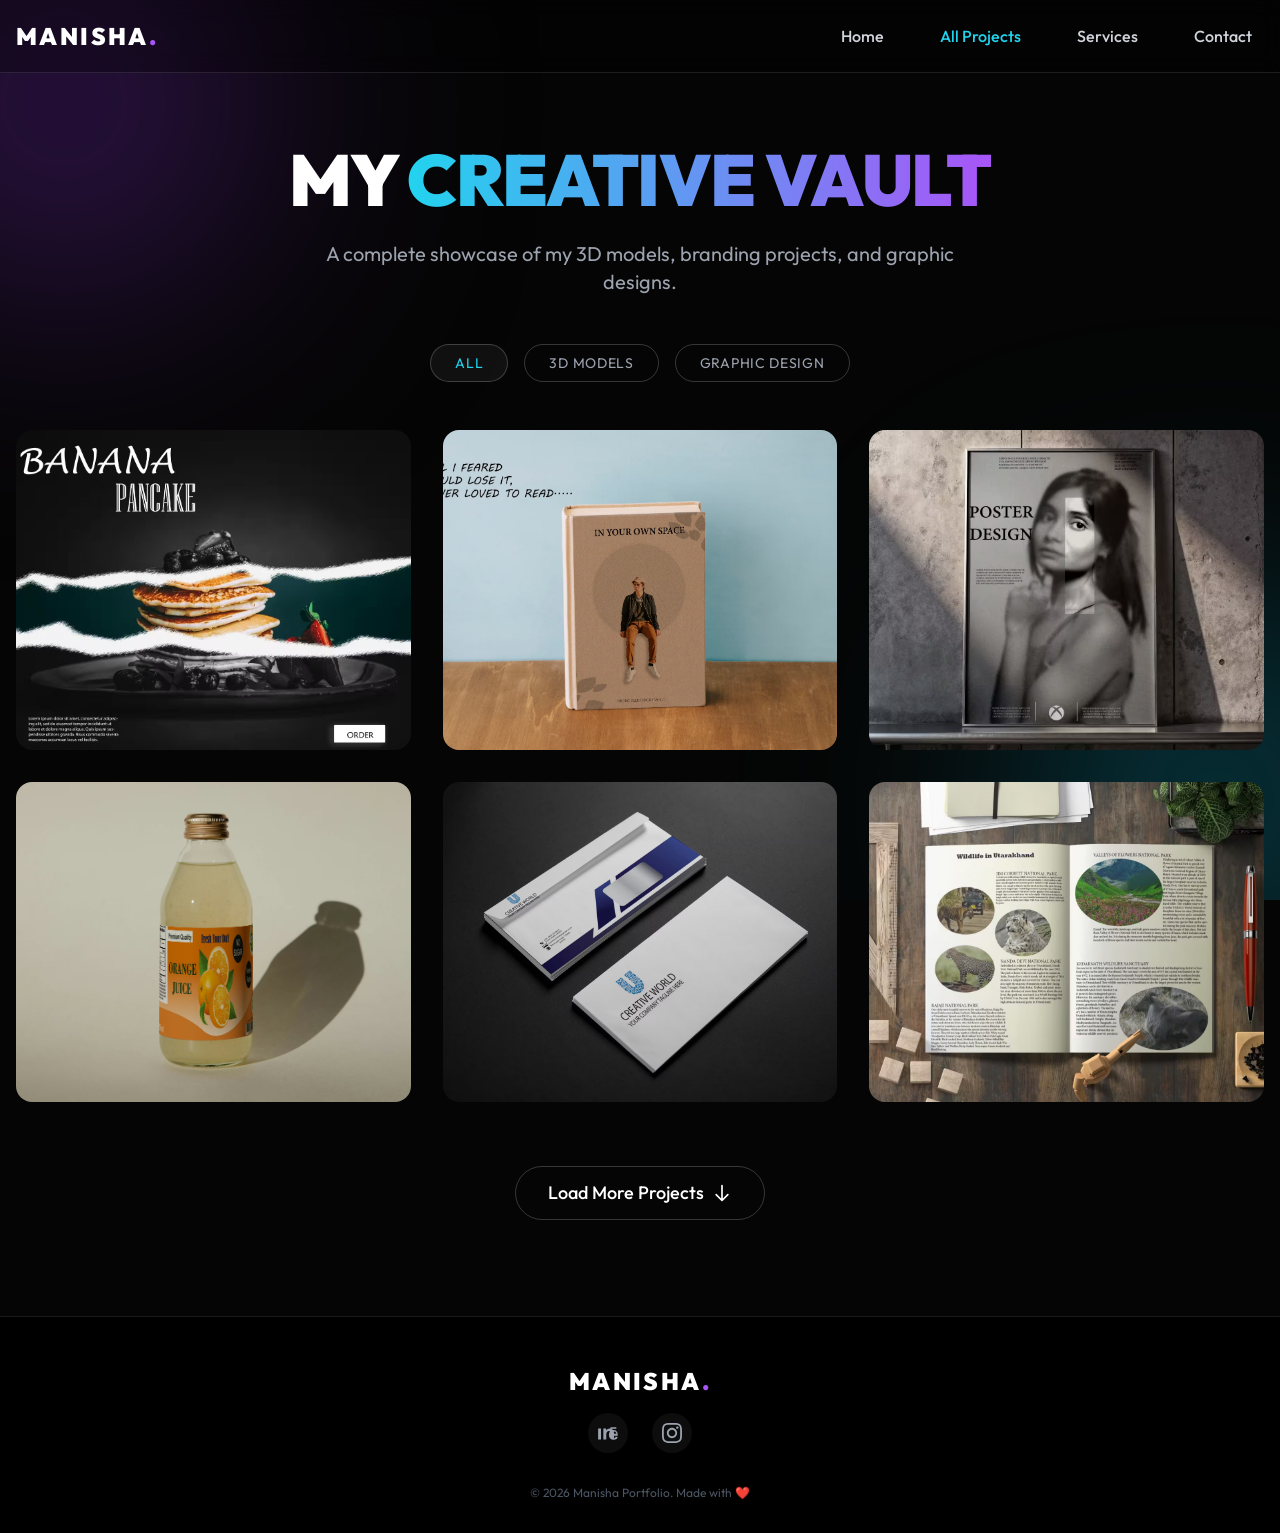
==== projects.html @ 8bef36b7 "Add files via upload" ====
<!DOCTYPE html>
<html lang="en" class="scroll-smooth">

<head>
    <meta charset="UTF-8">
    <meta name="viewport" content="width=device-width, initial-scale=1.0">
    <title>All Projects | Manisha Portfolio</title>
    <link href="src/output.css" rel="stylesheet">
    <link href="https://fonts.googleapis.com/css2?family=Outfit:wght@300;400;700;900&display=swap" rel="stylesheet">
    <style>
        body {
            font-family: 'Outfit', sans-serif;
        }

        @keyframes gradient-xy {

            0%,
            100% {
                background-position: 0% 50%;
            }

            50% {
                background-position: 100% 50%;
            }
        }

        .animate-gradient {
            background-size: 200% 200%;
            animation: gradient-xy 6s ease infinite;
        }
    </style>
</head>

<body class="bg-[#050505] text-white overflow-x-hidden flex flex-col min-h-screen">

    <div class="fixed top-0 left-0 w-full h-full overflow-hidden -z-10 pointer-events-none">
        <div class="absolute top-[-10%] left-[-10%] w-96 h-96 bg-purple-600 rounded-full mix-blend-multiply filter blur-[128px] opacity-30 animate-pulse"></div>
        <div class="absolute bottom-[-10%] right-[-10%] w-96 h-96 bg-cyan-500 rounded-full mix-blend-multiply filter blur-[128px] opacity-30 animate-pulse" style="animation-delay: 2s"></div>
    </div>

    <nav class="fixed w-full z-50 top-0 start-0 border-b border-white/10 bg-black/30 backdrop-blur-md">
        <div class="max-w-screen-xl flex flex-wrap items-center justify-between mx-auto p-4">
            <a href="index.html" class="flex items-center space-x-3 rtl:space-x-reverse">
                <span class="self-center text-2xl font-black whitespace-nowrap tracking-widest">
                    MANISHA<span class="text-purple-500">.</span>
                </span>
            </a>

            <div class="hidden w-full md:block md:w-auto">
                <ul class="font-medium flex flex-col p-4 md:p-0 mt-4 border border-white/10 rounded-lg md:flex-row md:space-x-8 md:mt-0 md:border-0">
                    <li><a href="index.html" class="block py-2 px-3 text-gray-300 hover:text-white transition-colors">Home</a></li>
                    <li><a href="#" class="block py-2 px-3 text-cyan-400 hover:text-cyan-300 transition-colors">All Projects</a></li>
                    <li><a href="index.html#services" class="block py-2 px-3 text-gray-300 hover:text-white transition-colors">Services</a></li>
                    <li><a href="index.html#contact" class="block py-2 px-3 text-gray-300 hover:text-white transition-colors">Contact</a></li>
                </ul>
            </div>
        </div>
    </nav>

    <section class="pt-36 pb-12 px-4 flex-grow-0">
        <div class="text-center max-w-4xl mx-auto relative z-10">
            <h1 class="text-5xl md:text-7xl font-black mb-6 leading-tight tracking-tight uppercase">
                My <span class="text-transparent bg-clip-text bg-gradient-to-r from-cyan-400 via-purple-500 to-pink-500 animate-gradient">Creative Vault</span>
            </h1>
            <p class="text-gray-400 text-lg md:text-xl max-w-2xl mx-auto leading-relaxed">
                A complete showcase of my 3D models, branding projects, and graphic designs.
            </p>
        </div>
    </section>

    <section class="pb-24 px-4 max-w-7xl mx-auto flex-grow w-full">

        <div class="flex flex-wrap justify-center gap-4 mb-12" id="portfolio-filters">
            <button class="filter-btn active px-6 py-2 rounded-full border border-white/20 hover:border-cyan-400 hover:text-cyan-400 transition-all text-sm uppercase tracking-wider bg-white/5 text-cyan-400" data-filter="all">All</button>
            <button class="filter-btn px-6 py-2 rounded-full border border-white/20 hover:border-purple-400 hover:text-purple-400 transition-all text-sm uppercase tracking-wider text-gray-400" data-filter="3d">3D Models</button>
            <button class="filter-btn px-6 py-2 rounded-full border border-white/20 hover:border-yellow-400 hover:text-yellow-400 transition-all text-sm uppercase tracking-wider text-gray-400" data-filter="gd">Graphic Design</button>
        </div>

        <div class="grid grid-cols-1 md:grid-cols-2 lg:grid-cols-3 gap-8 mb-16" id="project-grid">

            <div class="portfolio-item group relative overflow-hidden rounded-2xl cursor-pointer" data-category="gd">
                <img src="./src/images/p1.avif" alt="Project" class="w-full h-80 object-cover transition-transform duration-500 group-hover:scale-110">
                <div class="absolute inset-0 bg-gradient-to-t from-black via-black/80 to-transparent opacity-0 group-hover:opacity-100 transition-opacity duration-300 flex flex-col justify-end p-6">
                    <h3 class="text-2xl font-bold text-white mb-1">Brand Identity</h3>
                    <p class="text-yellow-400 text-sm mb-4">Illustrator • Branding</p>
                </div>
            </div>

            <div class="portfolio-item group relative overflow-hidden rounded-2xl cursor-pointer" data-category="gd">
                <img src="./src/images/p2.avif" alt="Project" class="w-full h-80 object-cover transition-transform duration-500 group-hover:scale-110">
                <div class="absolute inset-0 bg-gradient-to-t from-black via-black/80 to-transparent opacity-0 group-hover:opacity-100 transition-opacity duration-300 flex flex-col justify-end p-6">
                    <h3 class="text-2xl font-bold text-white mb-1">Brand Identity</h3>
                    <p class="text-yellow-400 text-sm mb-4">Illustrator • Branding</p>
                </div>
            </div>

            <div class="portfolio-item group relative overflow-hidden rounded-2xl cursor-pointer" data-category="gd">
                <img src="./src/images/p3.avif" alt="Project" class="w-full h-80 object-cover transition-transform duration-500 group-hover:scale-110">
                <div class="absolute inset-0 bg-gradient-to-t from-black via-black/80 to-transparent opacity-0 group-hover:opacity-100 transition-opacity duration-300 flex flex-col justify-end p-6">
                    <h3 class="text-2xl font-bold text-white mb-1">Poster Design</h3>
                    <p class="text-yellow-400 text-sm mb-4">Photoshop • Branding</p>
                </div>
            </div>

            <div class="portfolio-item group relative overflow-hidden rounded-2xl cursor-pointer" data-category="gd">
                <img src="./src/images/p4.avif" alt="Project" class="w-full h-80 object-cover transition-transform duration-500 group-hover:scale-110">
                <div class="absolute inset-0 bg-gradient-to-t from-black via-black/80 to-transparent opacity-0 group-hover:opacity-100 transition-opacity duration-300 flex flex-col justify-end p-6">
                    <h3 class="text-2xl font-bold text-white mb-1">Orange juice Branding</h3>
                    <p class="text-yellow-400 text-sm mb-4">Photoshop • Branding</p>
                </div>
            </div>

            <div class="portfolio-item group relative overflow-hidden rounded-2xl cursor-pointer" data-category="gd">
                <img src="./src/images/p5.avif" alt="Project" class="w-full h-80 object-cover transition-transform duration-500 group-hover:scale-110">
                <div class="absolute inset-0 bg-gradient-to-t from-black via-black/80 to-transparent opacity-0 group-hover:opacity-100 transition-opacity duration-300 flex flex-col justify-end p-6">
                    <h3 class="text-2xl font-bold text-white mb-1">Elegant Stationery</h3>
                    <p class="text-cyan-400 text-sm mb-4">Illustrator • Print Design</p>
                </div>
            </div>

            <div class="portfolio-item group relative overflow-hidden rounded-2xl cursor-pointer" data-category="gd">
                <img src="./src/images/p6.avif" alt="Project" class="w-full h-80 object-cover transition-transform duration-500 group-hover:scale-110">
                <div class="absolute inset-0 bg-gradient-to-t from-black via-black/80 to-transparent opacity-0 group-hover:opacity-100 transition-opacity duration-300 flex flex-col justify-end p-6">
                    <h3 class="text-2xl font-bold text-white mb-1">Magazine Design</h3>
                    <p class="text-yellow-400 text-sm mb-4">Adobe Indesign • Branding</p>
                </div>
            </div>

            <div class="portfolio-item group relative overflow-hidden rounded-2xl cursor-pointer" data-category="gd">
                <img src="./src/images/p7.avif" alt="Project" class="w-full h-80 object-cover transition-transform duration-500 group-hover:scale-110">
                <div class="absolute inset-0 bg-gradient-to-t from-black via-black/80 to-transparent opacity-0 group-hover:opacity-100 transition-opacity duration-300 flex flex-col justify-end p-6">
                    <h3 class="text-2xl font-bold text-white mb-1">Brand Guidelines</h3>
                    <p class="text-cyan-400 text-sm mb-4">Illustrator • Typography & Colors</p>
                </div>
            </div>

            <div class="portfolio-item group relative overflow-hidden rounded-2xl cursor-pointer" data-category="gd">
                <img src="./src/images/p9.avif" alt="Project" class="w-full h-80 object-cover transition-transform duration-500 group-hover:scale-110">
                <div class="absolute inset-0 bg-gradient-to-t from-black via-black/80 to-transparent opacity-0 group-hover:opacity-100 transition-opacity duration-300 flex flex-col justify-end p-6">
                    <h3 class="text-2xl font-bold text-white mb-1">Creative Agency Brochure</h3>
                    <p class="text-cyan-400 text-sm mb-4">Illustrator • Print Design</p>
                </div>
            </div>

            <div class="portfolio-item group relative overflow-hidden rounded-2xl cursor-pointer" data-category="3d">
                <img src="./src/images/p8.avif" alt="Project" class="w-full h-80 object-cover transition-transform duration-500 group-hover:scale-110">
                <div class="absolute inset-0 bg-gradient-to-t from-black via-black/80 to-transparent opacity-0 group-hover:opacity-100 transition-opacity duration-300 flex flex-col justify-end p-6">
                    <h3 class="text-2xl font-bold text-white mb-1">Interior Designing</h3>
                    <p class="text-yellow-400 text-sm mb-4">3Dmax • 3D Rendering</p>
                </div>
            </div>

            <div class="portfolio-item group relative overflow-hidden rounded-2xl cursor-pointer" data-category="3d">
                <img src="./src/images/p10.avif" alt="3D Model" class="w-full h-80 object-cover transition-transform duration-500 group-hover:scale-110">
                <div class="absolute inset-0 bg-gradient-to-t from-black via-black/80 to-transparent opacity-0 group-hover:opacity-100 transition-opacity duration-300 flex flex-col justify-end p-6">
                    <h3 class="text-2xl font-bold text-white mb-1">3D Environment</h3>
                    <p class="text-yellow-400 text-sm mb-4">Blender • Modeling</p>
                </div>
            </div>

            <div class="portfolio-item group relative overflow-hidden rounded-2xl cursor-pointer" data-category="3d">
                <img src="./src/images/p11.avif" alt="3D Model" class="w-full h-80 object-cover transition-transform duration-500 group-hover:scale-110">
                <div class="absolute inset-0 bg-gradient-to-t from-black via-black/80 to-transparent opacity-0 group-hover:opacity-100 transition-opacity duration-300 flex flex-col justify-end p-6">
                    <h3 class="text-2xl font-bold text-white mb-1">Product Rendering</h3>
                    <p class="text-yellow-400 text-sm mb-4">Maya • 3D Rendering</p>
                </div>
            </div>

        </div>

        <div class="text-center">
            <button id="load-more-btn" class="inline-flex items-center gap-2 px-8 py-3 rounded-full border border-white/20 hover:border-cyan-400 hover:text-cyan-400 hover:bg-cyan-400/10 transition-all font-medium text-lg group" style="display: none;">
                Load More Projects
                <svg class="w-5 h-5 animate-bounce" fill="none" stroke="currentColor" viewBox="0 0 24 24">
                    <path stroke-linecap="round" stroke-linejoin="round" stroke-width="2" d="M19 14l-7 7m0 0l-7-7m7 7V3"></path>
                </svg>
            </button>
        </div>

    </section>

    <footer class="border-t border-white/10 bg-black pt-12 pb-8 mt-auto">
        <div class="max-w-7xl mx-auto px-4 text-center">
            <span class="text-2xl font-black tracking-widest text-white mb-4 block">
                MANISHA<span class="text-purple-500">.</span>
            </span>
            <div class="flex justify-center gap-6 mb-8">
                <a href="#" class="w-10 h-10 rounded-full bg-white/5 flex items-center justify-center text-gray-400 hover:bg-blue-600 hover:text-white transition-all"><svg class="w-5 h-5" fill="currentColor" viewBox="0 0 24 24">
                        <path d="M22 7h-7v-2h7v2zm1.726 10c-.442 1.297-2.029 3-5.101 3-3.074 0-5.564-1.729-5.564-5.675 0-3.91 2.325-5.92 5.466-5.92 3.093 0 5.133 1.968 5.133 5.472 0 .528-.024 1.023-.07 1.47h-7.97c.103 1.84 1.226 2.95 2.906 2.95 1.376 0 2.376-.628 2.861-2.07l2.339.773zm-6.255-4.103h4.614c-.069-1.55-1.117-2.731-2.286-2.731-1.285 0-2.215 1.185-2.328 2.731zm-13.846-6.265h6.143v2.302c.866-1.503 2.504-2.435 4.305-2.435 2.871 0 5.093 2.062 5.093 5.378v7.878h-3.483v-7.142c0-2.053-1.134-3.141-2.656-3.141-1.846 0-3.109 1.465-3.109 4.305v5.978h-3.483v-13.123h-2.81v13.123h-3.483v-13.123z" /></svg></a>
                <a href="#" class="w-10 h-10 rounded-full bg-white/5 flex items-center justify-center text-gray-400 hover:bg-pink-600 hover:text-white transition-all"><svg class="w-5 h-5" fill="currentColor" viewBox="0 0 24 24">
                        <path d="M12 2.163c3.204 0 3.584.012 4.85.07 3.252.148 4.771 1.691 4.919 4.919.058 1.265.069 1.645.069 4.849 0 3.205-.012 3.584-.069 4.849-.149 3.225-1.664 4.771-4.919 4.919-1.266.058-1.644.07-4.85.07-3.204 0-3.584-.012-4.849-.07-3.26-.149-4.771-1.699-4.919-4.92-.058-1.265-.07-1.644-.07-4.849 0-3.204.013-3.583.07-4.849.149-3.227 1.664-4.771 4.919-4.919 1.266-.057 1.645-.069 4.849-.069zm0-2.163c-3.259 0-3.667.014-4.947.072-4.358.2-6.78 2.618-6.98 6.98-.059 1.281-.073 1.689-.073 4.948 0 3.259.014 3.668.072 4.948.2 4.358 2.618 6.78 6.98 6.98 1.281.058 1.689.072 4.948.072 3.259 0 3.668-.014 4.948-.072 4.354-.2 6.782-2.618 6.979-6.98.059-1.28.073-1.689.073-4.948 0-3.259-.014-3.667-.072-4.947-.196-4.354-2.617-6.78-6.979-6.98-1.281-.059-1.69-.073-4.949-.073zm0 5.838c-3.403 0-6.162 2.759-6.162 6.162s2.759 6.163 6.162 6.163 6.162-2.759 6.162-6.163c0-3.403-2.759-6.162-6.162-6.162zm0 10.162c-2.209 0-4-1.79-4-4 0-2.209 1.791-4 4-4s4 1.791 4 4c0 2.21-1.791 4-4 4zm6.406-11.845c-.796 0-1.441.645-1.441 1.44s.645 1.44 1.441 1.44c.795 0 1.439-.645 1.439-1.44s-.644-1.44-1.439-1.44z" /></svg></a>
            </div>
            <p class="text-xs text-gray-600">&copy; 2026 Manisha Portfolio. Made with ❤️</p>
        </div>
    </footer>

    <script>
        document.addEventListener('DOMContentLoaded', () => {
            const filterBtns = document.querySelectorAll('.filter-btn');
            const allItems = Array.from(document.querySelectorAll('.portfolio-item'));
            const loadMoreBtn = document.getElementById('load-more-btn');

            let currentFilter = 'all';
            let itemsPerPage = 6; // Yahan limit 6 cards pe set hai
            let visibleCount = itemsPerPage;

            function updateGrid() {
                // Check currently selected filter
                let filteredItems = allItems.filter(item =>
                    currentFilter === 'all' || item.getAttribute('data-category') === currentFilter
                );

                // Hide all items first
                allItems.forEach(item => {
                    item.style.display = 'none';
                    item.style.opacity = '0'; // For smooth fade-in later
                });

                // Show only the allowed number of items
                for (let i = 0; i < filteredItems.length; i++) {
                    if (i < visibleCount) {
                        filteredItems[i].style.display = 'block';
                        // Fade in animation timeout
                        setTimeout(() => {
                            filteredItems[i].style.opacity = '1';
                            filteredItems[i].style.transition = 'opacity 0.5s ease-in-out';
                        }, 50);
                    }
                }

                // Hide or show 'Load More' button depending on remaining items
                if (visibleCount >= filteredItems.length) {
                    loadMoreBtn.style.display = 'none';
                } else {
                    loadMoreBtn.style.display = 'inline-flex';
                }
            }

            // Filter button click events
            filterBtns.forEach(btn => {
                btn.addEventListener('click', () => {
                    // Update styling for active button
                    filterBtns.forEach(b => {
                        b.classList.remove('text-cyan-400', 'bg-white/5');
                        b.classList.add('text-gray-400');
                    });
                    btn.classList.add('text-cyan-400', 'bg-white/5');
                    btn.classList.remove('text-gray-400');

                    // Reset limits and update grid
                    currentFilter = btn.getAttribute('data-filter');
                    visibleCount = itemsPerPage;
                    updateGrid();
                });
            });

            // Load More button click event
            loadMoreBtn.addEventListener('click', () => {
                visibleCount += itemsPerPage; // Load 6 more items
                updateGrid();
            });

            // Initialize grid on page load
            updateGrid();
        });
    </script>
</body>

</html>
---- src/output.css ----
*, ::before, ::after {
  --tw-border-spacing-x: 0;
  --tw-border-spacing-y: 0;
  --tw-translate-x: 0;
  --tw-translate-y: 0;
  --tw-rotate: 0;
  --tw-skew-x: 0;
  --tw-skew-y: 0;
  --tw-scale-x: 1;
  --tw-scale-y: 1;
  --tw-pan-x:  ;
  --tw-pan-y:  ;
  --tw-pinch-zoom:  ;
  --tw-scroll-snap-strictness: proximity;
  --tw-gradient-from-position:  ;
  --tw-gradient-via-position:  ;
  --tw-gradient-to-position:  ;
  --tw-ordinal:  ;
  --tw-slashed-zero:  ;
  --tw-numeric-figure:  ;
  --tw-numeric-spacing:  ;
  --tw-numeric-fraction:  ;
  --tw-ring-inset:  ;
  --tw-ring-offset-width: 0px;
  --tw-ring-offset-color: #fff;
  --tw-ring-color: rgb(59 130 246 / 0.5);
  --tw-ring-offset-shadow: 0 0 #0000;
  --tw-ring-shadow: 0 0 #0000;
  --tw-shadow: 0 0 #0000;
  --tw-shadow-colored: 0 0 #0000;
  --tw-blur:  ;
  --tw-brightness:  ;
  --tw-contrast:  ;
  --tw-grayscale:  ;
  --tw-hue-rotate:  ;
  --tw-invert:  ;
  --tw-saturate:  ;
  --tw-sepia:  ;
  --tw-drop-shadow:  ;
  --tw-backdrop-blur:  ;
  --tw-backdrop-brightness:  ;
  --tw-backdrop-contrast:  ;
  --tw-backdrop-grayscale:  ;
  --tw-backdrop-hue-rotate:  ;
  --tw-backdrop-invert:  ;
  --tw-backdrop-opacity:  ;
  --tw-backdrop-saturate:  ;
  --tw-backdrop-sepia:  ;
  --tw-contain-size:  ;
  --tw-contain-layout:  ;
  --tw-contain-paint:  ;
  --tw-contain-style:  ;
}

::backdrop {
  --tw-border-spacing-x: 0;
  --tw-border-spacing-y: 0;
  --tw-translate-x: 0;
  --tw-translate-y: 0;
  --tw-rotate: 0;
  --tw-skew-x: 0;
  --tw-skew-y: 0;
  --tw-scale-x: 1;
  --tw-scale-y: 1;
  --tw-pan-x:  ;
  --tw-pan-y:  ;
  --tw-pinch-zoom:  ;
  --tw-scroll-snap-strictness: proximity;
  --tw-gradient-from-position:  ;
  --tw-gradient-via-position:  ;
  --tw-gradient-to-position:  ;
  --tw-ordinal:  ;
  --tw-slashed-zero:  ;
  --tw-numeric-figure:  ;
  --tw-numeric-spacing:  ;
  --tw-numeric-fraction:  ;
  --tw-ring-inset:  ;
  --tw-ring-offset-width: 0px;
  --tw-ring-offset-color: #fff;
  --tw-ring-color: rgb(59 130 246 / 0.5);
  --tw-ring-offset-shadow: 0 0 #0000;
  --tw-ring-shadow: 0 0 #0000;
  --tw-shadow: 0 0 #0000;
  --tw-shadow-colored: 0 0 #0000;
  --tw-blur:  ;
  --tw-brightness:  ;
  --tw-contrast:  ;
  --tw-grayscale:  ;
  --tw-hue-rotate:  ;
  --tw-invert:  ;
  --tw-saturate:  ;
  --tw-sepia:  ;
  --tw-drop-shadow:  ;
  --tw-backdrop-blur:  ;
  --tw-backdrop-brightness:  ;
  --tw-backdrop-contrast:  ;
  --tw-backdrop-grayscale:  ;
  --tw-backdrop-hue-rotate:  ;
  --tw-backdrop-invert:  ;
  --tw-backdrop-opacity:  ;
  --tw-backdrop-saturate:  ;
  --tw-backdrop-sepia:  ;
  --tw-contain-size:  ;
  --tw-contain-layout:  ;
  --tw-contain-paint:  ;
  --tw-contain-style:  ;
}

/*
! tailwindcss v3.4.17 | MIT License | https://tailwindcss.com
*/

/*
1. Prevent padding and border from affecting element width. (https://github.com/mozdevs/cssremedy/issues/4)
2. Allow adding a border to an element by just adding a border-width. (https://github.com/tailwindcss/tailwindcss/pull/116)
*/

*,
::before,
::after {
  box-sizing: border-box;
  /* 1 */
  border-width: 0;
  /* 2 */
  border-style: solid;
  /* 2 */
  border-color: #e5e7eb;
  /* 2 */
}

::before,
::after {
  --tw-content: '';
}

/*
1. Use a consistent sensible line-height in all browsers.
2. Prevent adjustments of font size after orientation changes in iOS.
3. Use a more readable tab size.
4. Use the user's configured `sans` font-family by default.
5. Use the user's configured `sans` font-feature-settings by default.
6. Use the user's configured `sans` font-variation-settings by default.
7. Disable tap highlights on iOS
*/

html,
:host {
  line-height: 1.5;
  /* 1 */
  -webkit-text-size-adjust: 100%;
  /* 2 */
  -moz-tab-size: 4;
  /* 3 */
  -o-tab-size: 4;
     tab-size: 4;
  /* 3 */
  font-family: ui-sans-serif, system-ui, sans-serif, "Apple Color Emoji", "Segoe UI Emoji", "Segoe UI Symbol", "Noto Color Emoji";
  /* 4 */
  font-feature-settings: normal;
  /* 5 */
  font-variation-settings: normal;
  /* 6 */
  -webkit-tap-highlight-color: transparent;
  /* 7 */
}

/*
1. Remove the margin in all browsers.
2. Inherit line-height from `html` so users can set them as a class directly on the `html` element.
*/

body {
  margin: 0;
  /* 1 */
  line-height: inherit;
  /* 2 */
}

/*
1. Add the correct height in Firefox.
2. Correct the inheritance of border color in Firefox. (https://bugzilla.mozilla.org/show_bug.cgi?id=190655)
3. Ensure horizontal rules are visible by default.
*/

hr {
  height: 0;
  /* 1 */
  color: inherit;
  /* 2 */
  border-top-width: 1px;
  /* 3 */
}

/*
Add the correct text decoration in Chrome, Edge, and Safari.
*/

abbr:where([title]) {
  -webkit-text-decoration: underline dotted;
          text-decoration: underline dotted;
}

/*
Remove the default font size and weight for headings.
*/

h1,
h2,
h3,
h4,
h5,
h6 {
  font-size: inherit;
  font-weight: inherit;
}

/*
Reset links to optimize for opt-in styling instead of opt-out.
*/

a {
  color: inherit;
  text-decoration: inherit;
}

/*
Add the correct font weight in Edge and Safari.
*/

b,
strong {
  font-weight: bolder;
}

/*
1. Use the user's configured `mono` font-family by default.
2. Use the user's configured `mono` font-feature-settings by default.
3. Use the user's configured `mono` font-variation-settings by default.
4. Correct the odd `em` font sizing in all browsers.
*/

code,
kbd,
samp,
pre {
  font-family: ui-monospace, SFMono-Regular, Menlo, Monaco, Consolas, "Liberation Mono", "Courier New", monospace;
  /* 1 */
  font-feature-settings: normal;
  /* 2 */
  font-variation-settings: normal;
  /* 3 */
  font-size: 1em;
  /* 4 */
}

/*
Add the correct font size in all browsers.
*/

small {
  font-size: 80%;
}

/*
Prevent `sub` and `sup` elements from affecting the line height in all browsers.
*/

sub,
sup {
  font-size: 75%;
  line-height: 0;
  position: relative;
  vertical-align: baseline;
}

sub {
  bottom: -0.25em;
}

sup {
  top: -0.5em;
}

/*
1. Remove text indentation from table contents in Chrome and Safari. (https://bugs.chromium.org/p/chromium/issues/detail?id=999088, https://bugs.webkit.org/show_bug.cgi?id=201297)
2. Correct table border color inheritance in all Chrome and Safari. (https://bugs.chromium.org/p/chromium/issues/detail?id=935729, https://bugs.webkit.org/show_bug.cgi?id=195016)
3. Remove gaps between table borders by default.
*/

table {
  text-indent: 0;
  /* 1 */
  border-color: inherit;
  /* 2 */
  border-collapse: collapse;
  /* 3 */
}

/*
1. Change the font styles in all browsers.
2. Remove the margin in Firefox and Safari.
3. Remove default padding in all browsers.
*/

button,
input,
optgroup,
select,
textarea {
  font-family: inherit;
  /* 1 */
  font-feature-settings: inherit;
  /* 1 */
  font-variation-settings: inherit;
  /* 1 */
  font-size: 100%;
  /* 1 */
  font-weight: inherit;
  /* 1 */
  line-height: inherit;
  /* 1 */
  letter-spacing: inherit;
  /* 1 */
  color: inherit;
  /* 1 */
  margin: 0;
  /* 2 */
  padding: 0;
  /* 3 */
}

/*
Remove the inheritance of text transform in Edge and Firefox.
*/

button,
select {
  text-transform: none;
}

/*
1. Correct the inability to style clickable types in iOS and Safari.
2. Remove default button styles.
*/

button,
input:where([type='button']),
input:where([type='reset']),
input:where([type='submit']) {
  -webkit-appearance: button;
  /* 1 */
  background-color: transparent;
  /* 2 */
  background-image: none;
  /* 2 */
}

/*
Use the modern Firefox focus style for all focusable elements.
*/

:-moz-focusring {
  outline: auto;
}

/*
Remove the additional `:invalid` styles in Firefox. (https://github.com/mozilla/gecko-dev/blob/2f9eacd9d3d995c937b4251a5557d95d494c9be1/layout/style/res/forms.css#L728-L737)
*/

:-moz-ui-invalid {
  box-shadow: none;
}

/*
Add the correct vertical alignment in Chrome and Firefox.
*/

progress {
  vertical-align: baseline;
}

/*
Correct the cursor style of increment and decrement buttons in Safari.
*/

::-webkit-inner-spin-button,
::-webkit-outer-spin-button {
  height: auto;
}

/*
1. Correct the odd appearance in Chrome and Safari.
2. Correct the outline style in Safari.
*/

[type='search'] {
  -webkit-appearance: textfield;
  /* 1 */
  outline-offset: -2px;
  /* 2 */
}

/*
Remove the inner padding in Chrome and Safari on macOS.
*/

::-webkit-search-decoration {
  -webkit-appearance: none;
}

/*
1. Correct the inability to style clickable types in iOS and Safari.
2. Change font properties to `inherit` in Safari.
*/

::-webkit-file-upload-button {
  -webkit-appearance: button;
  /* 1 */
  font: inherit;
  /* 2 */
}

/*
Add the correct display in Chrome and Safari.
*/

summary {
  display: list-item;
}

/*
Removes the default spacing and border for appropriate elements.
*/

blockquote,
dl,
dd,
h1,
h2,
h3,
h4,
h5,
h6,
hr,
figure,
p,
pre {
  margin: 0;
}

fieldset {
  margin: 0;
  padding: 0;
}

legend {
  padding: 0;
}

ol,
ul,
menu {
  list-style: none;
  margin: 0;
  padding: 0;
}

/*
Reset default styling for dialogs.
*/

dialog {
  padding: 0;
}

/*
Prevent resizing textareas horizontally by default.
*/

textarea {
  resize: vertical;
}

/*
1. Reset the default placeholder opacity in Firefox. (https://github.com/tailwindlabs/tailwindcss/issues/3300)
2. Set the default placeholder color to the user's configured gray 400 color.
*/

input::-moz-placeholder, textarea::-moz-placeholder {
  opacity: 1;
  /* 1 */
  color: #9ca3af;
  /* 2 */
}

input::placeholder,
textarea::placeholder {
  opacity: 1;
  /* 1 */
  color: #9ca3af;
  /* 2 */
}

/*
Set the default cursor for buttons.
*/

button,
[role="button"] {
  cursor: pointer;
}

/*
Make sure disabled buttons don't get the pointer cursor.
*/

:disabled {
  cursor: default;
}

/*
1. Make replaced elements `display: block` by default. (https://github.com/mozdevs/cssremedy/issues/14)
2. Add `vertical-align: middle` to align replaced elements more sensibly by default. (https://github.com/jensimmons/cssremedy/issues/14#issuecomment-634934210)
   This can trigger a poorly considered lint error in some tools but is included by design.
*/

img,
svg,
video,
canvas,
audio,
iframe,
embed,
object {
  display: block;
  /* 1 */
  vertical-align: middle;
  /* 2 */
}

/*
Constrain images and videos to the parent width and preserve their intrinsic aspect ratio. (https://github.com/mozdevs/cssremedy/issues/14)
*/

img,
video {
  max-width: 100%;
  height: auto;
}

/* Make elements with the HTML hidden attribute stay hidden by default */

[hidden]:where(:not([hidden="until-found"])) {
  display: none;
}

.pointer-events-none {
  pointer-events: none;
}

.fixed {
  position: fixed;
}

.absolute {
  position: absolute;
}

.relative {
  position: relative;
}

.inset-0 {
  inset: 0px;
}

.bottom-0 {
  bottom: 0px;
}

.bottom-5 {
  bottom: 1.25rem;
}

.left-0 {
  left: 0px;
}

.left-\[-10\%\] {
  left: -10%;
}

.right-0 {
  right: 0px;
}

.right-5 {
  right: 1.25rem;
}

.right-\[-10\%\] {
  right: -10%;
}

.start-0 {
  inset-inline-start: 0px;
}

.top-0 {
  top: 0px;
}

.top-1\/4 {
  top: 25%;
}

.top-\[-10\%\] {
  top: -10%;
}

.top-\[20\%\] {
  top: 20%;
}

.bottom-\[-10\%\] {
  bottom: -10%;
}

.-z-10 {
  z-index: -10;
}

.z-10 {
  z-index: 10;
}

.z-50 {
  z-index: 50;
}

.mx-auto {
  margin-left: auto;
  margin-right: auto;
}

.mb-1 {
  margin-bottom: 0.25rem;
}

.mb-10 {
  margin-bottom: 2.5rem;
}

.mb-12 {
  margin-bottom: 3rem;
}

.mb-16 {
  margin-bottom: 4rem;
}

.mb-3 {
  margin-bottom: 0.75rem;
}

.mb-4 {
  margin-bottom: 1rem;
}

.mb-6 {
  margin-bottom: 1.5rem;
}

.mb-8 {
  margin-bottom: 2rem;
}

.ml-2 {
  margin-left: 0.5rem;
}

.mr-2 {
  margin-right: 0.5rem;
}

.mt-2 {
  margin-top: 0.5rem;
}

.mt-4 {
  margin-top: 1rem;
}

.mt-auto {
  margin-top: auto;
}

.block {
  display: block;
}

.flex {
  display: flex;
}

.inline-flex {
  display: inline-flex;
}

.grid {
  display: grid;
}

.hidden {
  display: none;
}

.h-1 {
  height: 0.25rem;
}

.h-1\/2 {
  height: 50%;
}

.h-10 {
  height: 2.5rem;
}

.h-12 {
  height: 3rem;
}

.h-14 {
  height: 3.5rem;
}

.h-2 {
  height: 0.5rem;
}

.h-4 {
  height: 1rem;
}

.h-5 {
  height: 1.25rem;
}

.h-6 {
  height: 1.5rem;
}

.h-8 {
  height: 2rem;
}

.h-80 {
  height: 20rem;
}

.h-96 {
  height: 24rem;
}

.h-auto {
  height: auto;
}

.h-full {
  height: 100%;
}

.min-h-screen {
  min-height: 100vh;
}

.w-1\/2 {
  width: 50%;
}

.w-10 {
  width: 2.5rem;
}

.w-12 {
  width: 3rem;
}

.w-14 {
  width: 3.5rem;
}

.w-2 {
  width: 0.5rem;
}

.w-20 {
  width: 5rem;
}

.w-4 {
  width: 1rem;
}

.w-5 {
  width: 1.25rem;
}

.w-6 {
  width: 1.5rem;
}

.w-8 {
  width: 2rem;
}

.w-96 {
  width: 24rem;
}

.w-full {
  width: 100%;
}

.max-w-2xl {
  max-width: 42rem;
}

.max-w-4xl {
  max-width: 56rem;
}

.max-w-6xl {
  max-width: 72rem;
}

.max-w-7xl {
  max-width: 80rem;
}

.max-w-screen-xl {
  max-width: 1280px;
}

.max-w-xl {
  max-width: 36rem;
}

.flex-grow {
  flex-grow: 1;
}

.flex-grow-0 {
  flex-grow: 0;
}

.translate-y-24 {
  --tw-translate-y: 6rem;
  transform: translate(var(--tw-translate-x), var(--tw-translate-y)) rotate(var(--tw-rotate)) skewX(var(--tw-skew-x)) skewY(var(--tw-skew-y)) scaleX(var(--tw-scale-x)) scaleY(var(--tw-scale-y));
}

.transform {
  transform: translate(var(--tw-translate-x), var(--tw-translate-y)) rotate(var(--tw-rotate)) skewX(var(--tw-skew-x)) skewY(var(--tw-skew-y)) scaleX(var(--tw-scale-x)) scaleY(var(--tw-scale-y));
}

@keyframes pulse {
  50% {
    opacity: .5;
  }
}

.animate-pulse {
  animation: pulse 2s cubic-bezier(0.4, 0, 0.6, 1) infinite;
}

@keyframes spin {
  to {
    transform: rotate(360deg);
  }
}

.animate-spin {
  animation: spin 1s linear infinite;
}

@keyframes bounce {
  0%, 100% {
    transform: translateY(-25%);
    animation-timing-function: cubic-bezier(0.8,0,1,1);
  }

  50% {
    transform: none;
    animation-timing-function: cubic-bezier(0,0,0.2,1);
  }
}

.animate-bounce {
  animation: bounce 1s infinite;
}

.cursor-pointer {
  cursor: pointer;
}

.resize-none {
  resize: none;
}

.scroll-pt-24 {
  scroll-padding-top: 6rem;
}

.grid-cols-1 {
  grid-template-columns: repeat(1, minmax(0, 1fr));
}

.flex-col {
  flex-direction: column;
}

.flex-wrap {
  flex-wrap: wrap;
}

.items-end {
  align-items: flex-end;
}

.items-center {
  align-items: center;
}

.justify-end {
  justify-content: flex-end;
}

.justify-center {
  justify-content: center;
}

.justify-between {
  justify-content: space-between;
}

.gap-16 {
  gap: 4rem;
}

.gap-2 {
  gap: 0.5rem;
}

.gap-3 {
  gap: 0.75rem;
}

.gap-4 {
  gap: 1rem;
}

.gap-6 {
  gap: 1.5rem;
}

.gap-8 {
  gap: 2rem;
}

.space-x-3 > :not([hidden]) ~ :not([hidden]) {
  --tw-space-x-reverse: 0;
  margin-right: calc(0.75rem * var(--tw-space-x-reverse));
  margin-left: calc(0.75rem * calc(1 - var(--tw-space-x-reverse)));
}

.space-y-2 > :not([hidden]) ~ :not([hidden]) {
  --tw-space-y-reverse: 0;
  margin-top: calc(0.5rem * calc(1 - var(--tw-space-y-reverse)));
  margin-bottom: calc(0.5rem * var(--tw-space-y-reverse));
}

.space-y-6 > :not([hidden]) ~ :not([hidden]) {
  --tw-space-y-reverse: 0;
  margin-top: calc(1.5rem * calc(1 - var(--tw-space-y-reverse)));
  margin-bottom: calc(1.5rem * var(--tw-space-y-reverse));
}

.self-center {
  align-self: center;
}

.overflow-hidden {
  overflow: hidden;
}

.overflow-x-hidden {
  overflow-x: hidden;
}

.scroll-smooth {
  scroll-behavior: smooth;
}

.whitespace-nowrap {
  white-space: nowrap;
}

.rounded-2xl {
  border-radius: 1rem;
}

.rounded-3xl {
  border-radius: 1.5rem;
}

.rounded-full {
  border-radius: 9999px;
}

.rounded-lg {
  border-radius: 0.5rem;
}

.rounded-xl {
  border-radius: 0.75rem;
}

.border {
  border-width: 1px;
}

.border-2 {
  border-width: 2px;
}

.border-b {
  border-bottom-width: 1px;
}

.border-t {
  border-top-width: 1px;
}

.border-purple-500\/30 {
  border-color: rgb(168 85 247 / 0.3);
}

.border-white {
  --tw-border-opacity: 1;
  border-color: rgb(255 255 255 / var(--tw-border-opacity, 1));
}

.border-white\/10 {
  border-color: rgb(255 255 255 / 0.1);
}

.border-white\/20 {
  border-color: rgb(255 255 255 / 0.2);
}

.border-white\/5 {
  border-color: rgb(255 255 255 / 0.05);
}

.border-t-transparent {
  border-top-color: transparent;
}

.bg-\[\#050505\] {
  --tw-bg-opacity: 1;
  background-color: rgb(5 5 5 / var(--tw-bg-opacity, 1));
}

.bg-black {
  --tw-bg-opacity: 1;
  background-color: rgb(0 0 0 / var(--tw-bg-opacity, 1));
}

.bg-black\/30 {
  background-color: rgb(0 0 0 / 0.3);
}

.bg-black\/40 {
  background-color: rgb(0 0 0 / 0.4);
}

.bg-cyan-500 {
  --tw-bg-opacity: 1;
  background-color: rgb(6 182 212 / var(--tw-bg-opacity, 1));
}

.bg-cyan-500\/10 {
  background-color: rgb(6 182 212 / 0.1);
}

.bg-green-400 {
  --tw-bg-opacity: 1;
  background-color: rgb(74 222 128 / var(--tw-bg-opacity, 1));
}

.bg-pink-500\/10 {
  background-color: rgb(236 72 153 / 0.1);
}

.bg-purple-500\/10 {
  background-color: rgb(168 85 247 / 0.1);
}

.bg-purple-600 {
  --tw-bg-opacity: 1;
  background-color: rgb(147 51 234 / var(--tw-bg-opacity, 1));
}

.bg-purple-900\/20 {
  background-color: rgb(88 28 135 / 0.2);
}

.bg-white {
  --tw-bg-opacity: 1;
  background-color: rgb(255 255 255 / var(--tw-bg-opacity, 1));
}

.bg-white\/20 {
  background-color: rgb(255 255 255 / 0.2);
}

.bg-white\/5 {
  background-color: rgb(255 255 255 / 0.05);
}

.bg-yellow-400\/10 {
  background-color: rgb(250 204 21 / 0.1);
}

.bg-gradient-to-r {
  background-image: linear-gradient(to right, var(--tw-gradient-stops));
}

.bg-gradient-to-t {
  background-image: linear-gradient(to top, var(--tw-gradient-stops));
}

.from-black {
  --tw-gradient-from: #000 var(--tw-gradient-from-position);
  --tw-gradient-to: rgb(0 0 0 / 0) var(--tw-gradient-to-position);
  --tw-gradient-stops: var(--tw-gradient-from), var(--tw-gradient-to);
}

.from-cyan-400 {
  --tw-gradient-from: #22d3ee var(--tw-gradient-from-position);
  --tw-gradient-to: rgb(34 211 238 / 0) var(--tw-gradient-to-position);
  --tw-gradient-stops: var(--tw-gradient-from), var(--tw-gradient-to);
}

.from-cyan-500 {
  --tw-gradient-from: #06b6d4 var(--tw-gradient-from-position);
  --tw-gradient-to: rgb(6 182 212 / 0) var(--tw-gradient-to-position);
  --tw-gradient-stops: var(--tw-gradient-from), var(--tw-gradient-to);
}

.from-green-500 {
  --tw-gradient-from: #22c55e var(--tw-gradient-from-position);
  --tw-gradient-to: rgb(34 197 94 / 0) var(--tw-gradient-to-position);
  --tw-gradient-stops: var(--tw-gradient-from), var(--tw-gradient-to);
}

.from-purple-900\/20 {
  --tw-gradient-from: rgb(88 28 135 / 0.2) var(--tw-gradient-from-position);
  --tw-gradient-to: rgb(88 28 135 / 0) var(--tw-gradient-to-position);
  --tw-gradient-stops: var(--tw-gradient-from), var(--tw-gradient-to);
}

.via-black\/80 {
  --tw-gradient-to: rgb(0 0 0 / 0)  var(--tw-gradient-to-position);
  --tw-gradient-stops: var(--tw-gradient-from), rgb(0 0 0 / 0.8) var(--tw-gradient-via-position), var(--tw-gradient-to);
}

.via-purple-500 {
  --tw-gradient-to: rgb(168 85 247 / 0)  var(--tw-gradient-to-position);
  --tw-gradient-stops: var(--tw-gradient-from), #a855f7 var(--tw-gradient-via-position), var(--tw-gradient-to);
}

.to-blue-600 {
  --tw-gradient-to: #2563eb var(--tw-gradient-to-position);
}

.to-emerald-600 {
  --tw-gradient-to: #059669 var(--tw-gradient-to-position);
}

.to-pink-500 {
  --tw-gradient-to: #ec4899 var(--tw-gradient-to-position);
}

.to-purple-500 {
  --tw-gradient-to: #a855f7 var(--tw-gradient-to-position);
}

.to-transparent {
  --tw-gradient-to: transparent var(--tw-gradient-to-position);
}

.bg-clip-text {
  -webkit-background-clip: text;
          background-clip: text;
}

.object-cover {
  -o-object-fit: cover;
     object-fit: cover;
}

.p-1 {
  padding: 0.25rem;
}

.p-4 {
  padding: 1rem;
}

.p-6 {
  padding: 1.5rem;
}

.p-8 {
  padding: 2rem;
}

.px-3 {
  padding-left: 0.75rem;
  padding-right: 0.75rem;
}

.px-4 {
  padding-left: 1rem;
  padding-right: 1rem;
}

.px-6 {
  padding-left: 1.5rem;
  padding-right: 1.5rem;
}

.px-8 {
  padding-left: 2rem;
  padding-right: 2rem;
}

.py-1 {
  padding-top: 0.25rem;
  padding-bottom: 0.25rem;
}

.py-10 {
  padding-top: 2.5rem;
  padding-bottom: 2.5rem;
}

.py-2 {
  padding-top: 0.5rem;
  padding-bottom: 0.5rem;
}

.py-24 {
  padding-top: 6rem;
  padding-bottom: 6rem;
}

.py-3 {
  padding-top: 0.75rem;
  padding-bottom: 0.75rem;
}

.py-32 {
  padding-top: 8rem;
  padding-bottom: 8rem;
}

.py-4 {
  padding-top: 1rem;
  padding-bottom: 1rem;
}

.pb-8 {
  padding-bottom: 2rem;
}

.pt-16 {
  padding-top: 4rem;
}

.pt-8 {
  padding-top: 2rem;
}

.pb-12 {
  padding-bottom: 3rem;
}

.pb-24 {
  padding-bottom: 6rem;
}

.pt-12 {
  padding-top: 3rem;
}

.pt-36 {
  padding-top: 9rem;
}

.text-center {
  text-align: center;
}

.text-2xl {
  font-size: 1.5rem;
  line-height: 2rem;
}

.text-3xl {
  font-size: 1.875rem;
  line-height: 2.25rem;
}

.text-4xl {
  font-size: 2.25rem;
  line-height: 2.5rem;
}

.text-5xl {
  font-size: 3rem;
  line-height: 1;
}

.text-lg {
  font-size: 1.125rem;
  line-height: 1.75rem;
}

.text-sm {
  font-size: 0.875rem;
  line-height: 1.25rem;
}

.text-xl {
  font-size: 1.25rem;
  line-height: 1.75rem;
}

.text-xs {
  font-size: 0.75rem;
  line-height: 1rem;
}

.font-black {
  font-weight: 900;
}

.font-bold {
  font-weight: 700;
}

.font-medium {
  font-weight: 500;
}

.uppercase {
  text-transform: uppercase;
}

.leading-relaxed {
  line-height: 1.625;
}

.leading-tight {
  line-height: 1.25;
}

.tracking-tight {
  letter-spacing: -0.025em;
}

.tracking-wider {
  letter-spacing: 0.05em;
}

.tracking-widest {
  letter-spacing: 0.1em;
}

.text-black {
  --tw-text-opacity: 1;
  color: rgb(0 0 0 / var(--tw-text-opacity, 1));
}

.text-cyan-400 {
  --tw-text-opacity: 1;
  color: rgb(34 211 238 / var(--tw-text-opacity, 1));
}

.text-gray-300 {
  --tw-text-opacity: 1;
  color: rgb(209 213 219 / var(--tw-text-opacity, 1));
}

.text-gray-400 {
  --tw-text-opacity: 1;
  color: rgb(156 163 175 / var(--tw-text-opacity, 1));
}

.text-gray-500 {
  --tw-text-opacity: 1;
  color: rgb(107 114 128 / var(--tw-text-opacity, 1));
}

.text-gray-600 {
  --tw-text-opacity: 1;
  color: rgb(75 85 99 / var(--tw-text-opacity, 1));
}

.text-green-100 {
  --tw-text-opacity: 1;
  color: rgb(220 252 231 / var(--tw-text-opacity, 1));
}

.text-pink-400 {
  --tw-text-opacity: 1;
  color: rgb(244 114 182 / var(--tw-text-opacity, 1));
}

.text-purple-300 {
  --tw-text-opacity: 1;
  color: rgb(216 180 254 / var(--tw-text-opacity, 1));
}

.text-purple-400 {
  --tw-text-opacity: 1;
  color: rgb(192 132 252 / var(--tw-text-opacity, 1));
}

.text-purple-500 {
  --tw-text-opacity: 1;
  color: rgb(168 85 247 / var(--tw-text-opacity, 1));
}

.text-transparent {
  color: transparent;
}

.text-white {
  --tw-text-opacity: 1;
  color: rgb(255 255 255 / var(--tw-text-opacity, 1));
}

.text-yellow-400 {
  --tw-text-opacity: 1;
  color: rgb(250 204 21 / var(--tw-text-opacity, 1));
}

.placeholder-gray-600::-moz-placeholder {
  --tw-placeholder-opacity: 1;
  color: rgb(75 85 99 / var(--tw-placeholder-opacity, 1));
}

.placeholder-gray-600::placeholder {
  --tw-placeholder-opacity: 1;
  color: rgb(75 85 99 / var(--tw-placeholder-opacity, 1));
}

.opacity-0 {
  opacity: 0;
}

.opacity-40 {
  opacity: 0.4;
}

.opacity-30 {
  opacity: 0.3;
}

.mix-blend-multiply {
  mix-blend-mode: multiply;
}

.mix-blend-screen {
  mix-blend-mode: screen;
}

.shadow-2xl {
  --tw-shadow: 0 25px 50px -12px rgb(0 0 0 / 0.25);
  --tw-shadow-colored: 0 25px 50px -12px var(--tw-shadow-color);
  box-shadow: var(--tw-ring-offset-shadow, 0 0 #0000), var(--tw-ring-shadow, 0 0 #0000), var(--tw-shadow);
}

.shadow-lg {
  --tw-shadow: 0 10px 15px -3px rgb(0 0 0 / 0.1), 0 4px 6px -4px rgb(0 0 0 / 0.1);
  --tw-shadow-colored: 0 10px 15px -3px var(--tw-shadow-color), 0 4px 6px -4px var(--tw-shadow-color);
  box-shadow: var(--tw-ring-offset-shadow, 0 0 #0000), var(--tw-ring-shadow, 0 0 #0000), var(--tw-shadow);
}

.shadow-cyan-500\/25 {
  --tw-shadow-color: rgb(6 182 212 / 0.25);
  --tw-shadow: var(--tw-shadow-colored);
}

.blur-\[100px\] {
  --tw-blur: blur(100px);
  filter: var(--tw-blur) var(--tw-brightness) var(--tw-contrast) var(--tw-grayscale) var(--tw-hue-rotate) var(--tw-invert) var(--tw-saturate) var(--tw-sepia) var(--tw-drop-shadow);
}

.blur-\[120px\] {
  --tw-blur: blur(120px);
  filter: var(--tw-blur) var(--tw-brightness) var(--tw-contrast) var(--tw-grayscale) var(--tw-hue-rotate) var(--tw-invert) var(--tw-saturate) var(--tw-sepia) var(--tw-drop-shadow);
}

.blur-\[128px\] {
  --tw-blur: blur(128px);
  filter: var(--tw-blur) var(--tw-brightness) var(--tw-contrast) var(--tw-grayscale) var(--tw-hue-rotate) var(--tw-invert) var(--tw-saturate) var(--tw-sepia) var(--tw-drop-shadow);
}

.filter {
  filter: var(--tw-blur) var(--tw-brightness) var(--tw-contrast) var(--tw-grayscale) var(--tw-hue-rotate) var(--tw-invert) var(--tw-saturate) var(--tw-sepia) var(--tw-drop-shadow);
}

.backdrop-blur-md {
  --tw-backdrop-blur: blur(12px);
  backdrop-filter: var(--tw-backdrop-blur) var(--tw-backdrop-brightness) var(--tw-backdrop-contrast) var(--tw-backdrop-grayscale) var(--tw-backdrop-hue-rotate) var(--tw-backdrop-invert) var(--tw-backdrop-opacity) var(--tw-backdrop-saturate) var(--tw-backdrop-sepia);
}

.backdrop-blur-sm {
  --tw-backdrop-blur: blur(4px);
  backdrop-filter: var(--tw-backdrop-blur) var(--tw-backdrop-brightness) var(--tw-backdrop-contrast) var(--tw-backdrop-grayscale) var(--tw-backdrop-hue-rotate) var(--tw-backdrop-invert) var(--tw-backdrop-opacity) var(--tw-backdrop-saturate) var(--tw-backdrop-sepia);
}

.transition-all {
  transition-property: all;
  transition-timing-function: cubic-bezier(0.4, 0, 0.2, 1);
  transition-duration: 150ms;
}

.transition-colors {
  transition-property: color, background-color, border-color, text-decoration-color, fill, stroke;
  transition-timing-function: cubic-bezier(0.4, 0, 0.2, 1);
  transition-duration: 150ms;
}

.transition-opacity {
  transition-property: opacity;
  transition-timing-function: cubic-bezier(0.4, 0, 0.2, 1);
  transition-duration: 150ms;
}

.transition-transform {
  transition-property: transform;
  transition-timing-function: cubic-bezier(0.4, 0, 0.2, 1);
  transition-duration: 150ms;
}

.transition {
  transition-property: color, background-color, border-color, text-decoration-color, fill, stroke, opacity, box-shadow, transform, filter, backdrop-filter;
  transition-timing-function: cubic-bezier(0.4, 0, 0.2, 1);
  transition-duration: 150ms;
}

.duration-300 {
  transition-duration: 300ms;
}

.duration-500 {
  transition-duration: 500ms;
}

.ease-in-out {
  transition-timing-function: cubic-bezier(0.4, 0, 0.2, 1);
}

.hover\:-translate-y-2:hover {
  --tw-translate-y: -0.5rem;
  transform: translate(var(--tw-translate-x), var(--tw-translate-y)) rotate(var(--tw-rotate)) skewX(var(--tw-skew-x)) skewY(var(--tw-skew-y)) scaleX(var(--tw-scale-x)) scaleY(var(--tw-scale-y));
}

.hover\:scale-\[1\.02\]:hover {
  --tw-scale-x: 1.02;
  --tw-scale-y: 1.02;
  transform: translate(var(--tw-translate-x), var(--tw-translate-y)) rotate(var(--tw-rotate)) skewX(var(--tw-skew-x)) skewY(var(--tw-skew-y)) scaleX(var(--tw-scale-x)) scaleY(var(--tw-scale-y));
}

.hover\:border-cyan-400:hover {
  --tw-border-opacity: 1;
  border-color: rgb(34 211 238 / var(--tw-border-opacity, 1));
}

.hover\:border-cyan-400\/50:hover {
  border-color: rgb(34 211 238 / 0.5);
}

.hover\:border-pink-500\/50:hover {
  border-color: rgb(236 72 153 / 0.5);
}

.hover\:border-purple-400:hover {
  --tw-border-opacity: 1;
  border-color: rgb(192 132 252 / var(--tw-border-opacity, 1));
}

.hover\:border-purple-500\/50:hover {
  border-color: rgb(168 85 247 / 0.5);
}

.hover\:border-yellow-400:hover {
  --tw-border-opacity: 1;
  border-color: rgb(250 204 21 / var(--tw-border-opacity, 1));
}

.hover\:border-yellow-400\/50:hover {
  border-color: rgb(250 204 21 / 0.5);
}

.hover\:bg-blue-600:hover {
  --tw-bg-opacity: 1;
  background-color: rgb(37 99 235 / var(--tw-bg-opacity, 1));
}

.hover\:bg-blue-700:hover {
  --tw-bg-opacity: 1;
  background-color: rgb(29 78 216 / var(--tw-bg-opacity, 1));
}

.hover\:bg-cyan-400\/10:hover {
  background-color: rgb(34 211 238 / 0.1);
}

.hover\:bg-gray-200:hover {
  --tw-bg-opacity: 1;
  background-color: rgb(229 231 235 / var(--tw-bg-opacity, 1));
}

.hover\:bg-pink-600:hover {
  --tw-bg-opacity: 1;
  background-color: rgb(219 39 119 / var(--tw-bg-opacity, 1));
}

.hover\:bg-white\/10:hover {
  background-color: rgb(255 255 255 / 0.1);
}

.hover\:from-cyan-400:hover {
  --tw-gradient-from: #22d3ee var(--tw-gradient-from-position);
  --tw-gradient-to: rgb(34 211 238 / 0) var(--tw-gradient-to-position);
  --tw-gradient-stops: var(--tw-gradient-from), var(--tw-gradient-to);
}

.hover\:to-blue-500:hover {
  --tw-gradient-to: #3b82f6 var(--tw-gradient-to-position);
}

.hover\:text-cyan-300:hover {
  --tw-text-opacity: 1;
  color: rgb(103 232 249 / var(--tw-text-opacity, 1));
}

.hover\:text-cyan-400:hover {
  --tw-text-opacity: 1;
  color: rgb(34 211 238 / var(--tw-text-opacity, 1));
}

.hover\:text-purple-400:hover {
  --tw-text-opacity: 1;
  color: rgb(192 132 252 / var(--tw-text-opacity, 1));
}

.hover\:text-white:hover {
  --tw-text-opacity: 1;
  color: rgb(255 255 255 / var(--tw-text-opacity, 1));
}

.hover\:text-yellow-400:hover {
  --tw-text-opacity: 1;
  color: rgb(250 204 21 / var(--tw-text-opacity, 1));
}

.focus\:border-cyan-400:focus {
  --tw-border-opacity: 1;
  border-color: rgb(34 211 238 / var(--tw-border-opacity, 1));
}

.focus\:outline-none:focus {
  outline: 2px solid transparent;
  outline-offset: 2px;
}

.focus\:ring-1:focus {
  --tw-ring-offset-shadow: var(--tw-ring-inset) 0 0 0 var(--tw-ring-offset-width) var(--tw-ring-offset-color);
  --tw-ring-shadow: var(--tw-ring-inset) 0 0 0 calc(1px + var(--tw-ring-offset-width)) var(--tw-ring-color);
  box-shadow: var(--tw-ring-offset-shadow), var(--tw-ring-shadow), var(--tw-shadow, 0 0 #0000);
}

.focus\:ring-cyan-400:focus {
  --tw-ring-opacity: 1;
  --tw-ring-color: rgb(34 211 238 / var(--tw-ring-opacity, 1));
}

.group:hover .group-hover\:translate-x-1 {
  --tw-translate-x: 0.25rem;
  transform: translate(var(--tw-translate-x), var(--tw-translate-y)) rotate(var(--tw-rotate)) skewX(var(--tw-skew-x)) skewY(var(--tw-skew-y)) scaleX(var(--tw-scale-x)) scaleY(var(--tw-scale-y));
}

.group:hover .group-hover\:scale-110 {
  --tw-scale-x: 1.1;
  --tw-scale-y: 1.1;
  transform: translate(var(--tw-translate-x), var(--tw-translate-y)) rotate(var(--tw-rotate)) skewX(var(--tw-skew-x)) skewY(var(--tw-skew-y)) scaleX(var(--tw-scale-x)) scaleY(var(--tw-scale-y));
}

.group:hover .group-hover\:bg-cyan-500 {
  --tw-bg-opacity: 1;
  background-color: rgb(6 182 212 / var(--tw-bg-opacity, 1));
}

.group:hover .group-hover\:bg-pink-500 {
  --tw-bg-opacity: 1;
  background-color: rgb(236 72 153 / var(--tw-bg-opacity, 1));
}

.group:hover .group-hover\:bg-purple-500 {
  --tw-bg-opacity: 1;
  background-color: rgb(168 85 247 / var(--tw-bg-opacity, 1));
}

.group:hover .group-hover\:bg-yellow-400 {
  --tw-bg-opacity: 1;
  background-color: rgb(250 204 21 / var(--tw-bg-opacity, 1));
}

.group:hover .group-hover\:text-black {
  --tw-text-opacity: 1;
  color: rgb(0 0 0 / var(--tw-text-opacity, 1));
}

.group:hover .group-hover\:text-cyan-400 {
  --tw-text-opacity: 1;
  color: rgb(34 211 238 / var(--tw-text-opacity, 1));
}

.group:hover .group-hover\:text-pink-400 {
  --tw-text-opacity: 1;
  color: rgb(244 114 182 / var(--tw-text-opacity, 1));
}

.group:hover .group-hover\:text-purple-400 {
  --tw-text-opacity: 1;
  color: rgb(192 132 252 / var(--tw-text-opacity, 1));
}

.group:hover .group-hover\:text-yellow-400 {
  --tw-text-opacity: 1;
  color: rgb(250 204 21 / var(--tw-text-opacity, 1));
}

.group:hover .group-hover\:opacity-100 {
  opacity: 1;
}

@media (min-width: 768px) {
  .md\:mb-0 {
    margin-bottom: 0px;
  }

  .md\:mt-0 {
    margin-top: 0px;
  }

  .md\:block {
    display: block;
  }

  .md\:inline-flex {
    display: inline-flex;
  }

  .md\:w-auto {
    width: auto;
  }

  .md\:grid-cols-2 {
    grid-template-columns: repeat(2, minmax(0, 1fr));
  }

  .md\:flex-row {
    flex-direction: row;
  }

  .md\:space-x-8 > :not([hidden]) ~ :not([hidden]) {
    --tw-space-x-reverse: 0;
    margin-right: calc(2rem * var(--tw-space-x-reverse));
    margin-left: calc(2rem * calc(1 - var(--tw-space-x-reverse)));
  }

  .md\:border-0 {
    border-width: 0px;
  }

  .md\:p-0 {
    padding: 0px;
  }

  .md\:text-left {
    text-align: left;
  }

  .md\:text-5xl {
    font-size: 3rem;
    line-height: 1;
  }

  .md\:text-6xl {
    font-size: 3.75rem;
    line-height: 1;
  }

  .md\:text-7xl {
    font-size: 4.5rem;
    line-height: 1;
  }

  .md\:text-xl {
    font-size: 1.25rem;
    line-height: 1.75rem;
  }
}

@media (min-width: 1024px) {
  .lg\:grid-cols-2 {
    grid-template-columns: repeat(2, minmax(0, 1fr));
  }

  .lg\:grid-cols-3 {
    grid-template-columns: repeat(3, minmax(0, 1fr));
  }

  .lg\:grid-cols-4 {
    grid-template-columns: repeat(4, minmax(0, 1fr));
  }
}

.rtl\:space-x-reverse:where([dir="rtl"], [dir="rtl"] *) > :not([hidden]) ~ :not([hidden]) {
  --tw-space-x-reverse: 1;
}
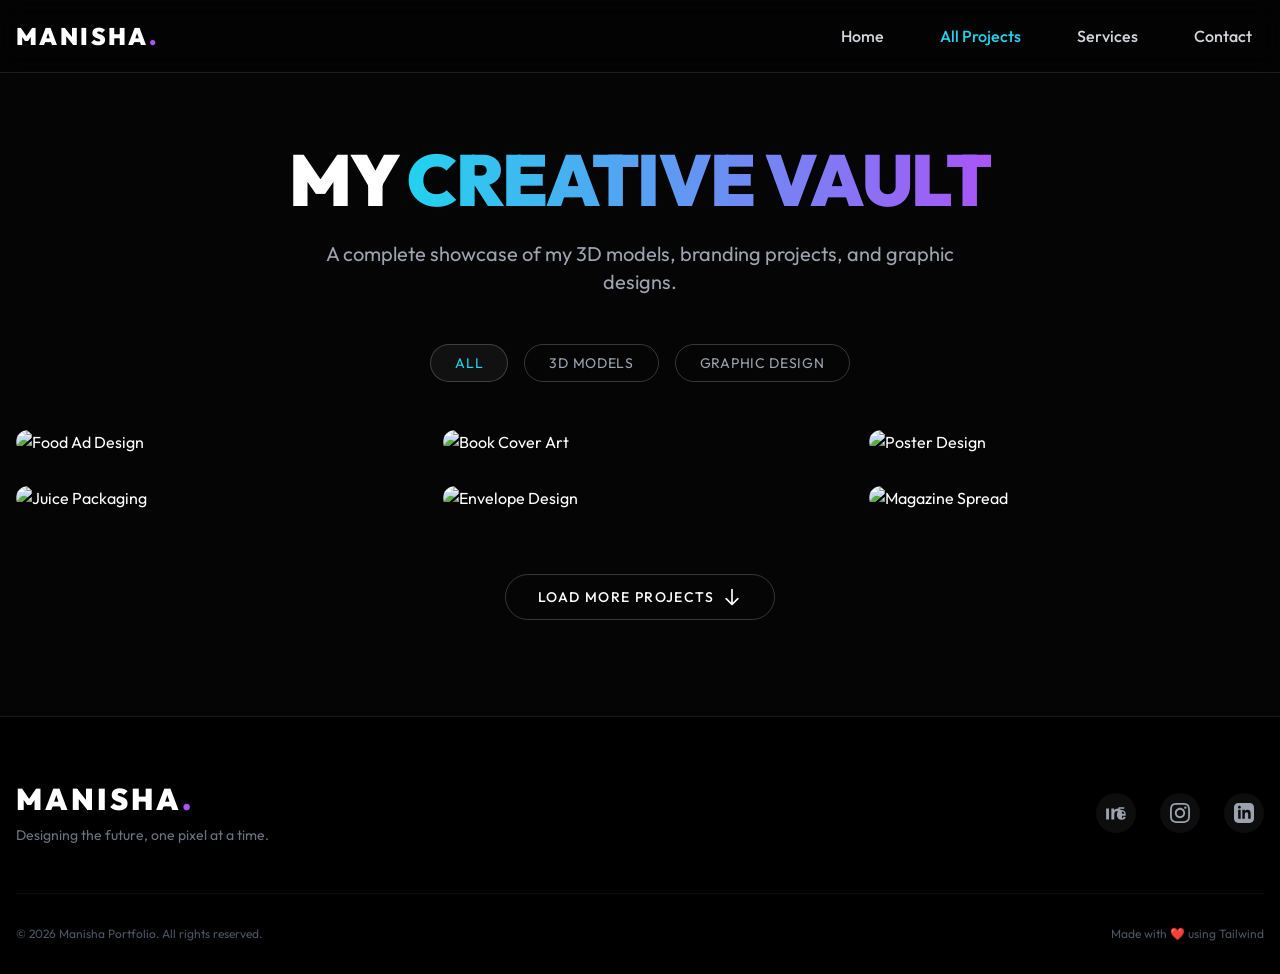
==== commit b4ad688b: "Add files via upload" ====
--- a/projects.html
+++ b/projects.html
@@ -28,26 +28,53 @@
             background-size: 200% 200%;
             animation: gradient-xy 6s ease infinite;
         }
+
+        /* Lightbox Image Dragging Cursors */
+        .cursor-grab {
+            cursor: grab;
+        }
+
+        .cursor-grabbing {
+            cursor: grabbing !important;
+        }
+
+        /* Custom Scrollbar for Right Side Info Panel */
+        .custom-scroll::-webkit-scrollbar {
+            width: 4px;
+        }
+
+        .custom-scroll::-webkit-scrollbar-track {
+            background: transparent;
+        }
+
+        .custom-scroll::-webkit-scrollbar-thumb {
+            background: rgba(255, 255, 255, 0.1);
+            border-radius: 10px;
+        }
+
+        .custom-scroll::-webkit-scrollbar-thumb:hover {
+            background: rgba(255, 255, 255, 0.2);
+        }
     </style>
 </head>
 
 <body class="bg-[#050505] text-white overflow-x-hidden flex flex-col min-h-screen">
 
     <div class="fixed top-0 left-0 w-full h-full overflow-hidden -z-10 pointer-events-none">
-        <div class="absolute top-[-10%] left-[-10%] w-96 h-96 bg-purple-600 rounded-full mix-blend-multiply filter blur-[128px] opacity-30 animate-pulse"></div>
-        <div class="absolute bottom-[-10%] right-[-10%] w-96 h-96 bg-cyan-500 rounded-full mix-blend-multiply filter blur-[128px] opacity-30 animate-pulse" style="animation-delay: 2s"></div>
+        <div class="absolute top-[-10%] left-[-10%] w-[500px] h-[500px] bg-purple-600 rounded-full mix-blend-multiply filter blur-[150px] opacity-30 animate-pulse"></div>
+        <div class="absolute bottom-[-10%] right-[-10%] w-[500px] h-[500px] bg-cyan-500 rounded-full mix-blend-multiply filter blur-[150px] opacity-30 animate-pulse" style="animation-delay: 2s"></div>
     </div>
 
     <nav class="fixed w-full z-50 top-0 start-0 border-b border-white/10 bg-black/30 backdrop-blur-md">
-        <div class="max-w-screen-xl flex flex-wrap items-center justify-between mx-auto p-4">
+        <div class="max-w-[1600px] flex flex-wrap items-center justify-between mx-auto p-4">
             <a href="index.html" class="flex items-center space-x-3 rtl:space-x-reverse">
-                <span class="self-center text-2xl font-black whitespace-nowrap tracking-widest">
+                <span class="self-center text-2xl 2xl:text-3xl font-black whitespace-nowrap tracking-widest">
                     MANISHA<span class="text-purple-500">.</span>
                 </span>
             </a>
 
             <div class="hidden w-full md:block md:w-auto">
-                <ul class="font-medium flex flex-col p-4 md:p-0 mt-4 border border-white/10 rounded-lg md:flex-row md:space-x-8 md:mt-0 md:border-0">
+                <ul class="font-medium flex flex-col p-4 md:p-0 mt-4 border border-white/10 rounded-lg md:flex-row md:space-x-8 2xl:space-x-12 md:mt-0 md:border-0 2xl:text-lg">
                     <li><a href="index.html" class="block py-2 px-3 text-gray-300 hover:text-white transition-colors">Home</a></li>
                     <li><a href="#" class="block py-2 px-3 text-cyan-400 hover:text-cyan-300 transition-colors">All Projects</a></li>
                     <li><a href="index.html#services" class="block py-2 px-3 text-gray-300 hover:text-white transition-colors">Services</a></li>
@@ -58,118 +85,152 @@
     </nav>
 
     <section class="pt-36 pb-12 px-4 flex-grow-0">
-        <div class="text-center max-w-4xl mx-auto relative z-10">
-            <h1 class="text-5xl md:text-7xl font-black mb-6 leading-tight tracking-tight uppercase">
+        <div class="text-center max-w-4xl 2xl:max-w-6xl mx-auto relative z-10">
+            <h1 class="text-5xl md:text-7xl 2xl:text-8xl font-black mb-6 leading-tight tracking-tight uppercase">
                 My <span class="text-transparent bg-clip-text bg-gradient-to-r from-cyan-400 via-purple-500 to-pink-500 animate-gradient">Creative Vault</span>
             </h1>
-            <p class="text-gray-400 text-lg md:text-xl max-w-2xl mx-auto leading-relaxed">
+            <p class="text-gray-400 text-lg md:text-xl 2xl:text-2xl max-w-2xl 2xl:max-w-4xl mx-auto leading-relaxed">
                 A complete showcase of my 3D models, branding projects, and graphic designs.
             </p>
         </div>
     </section>
 
-    <section class="pb-24 px-4 max-w-7xl mx-auto flex-grow w-full">
-
-        <div class="flex flex-wrap justify-center gap-4 mb-12" id="portfolio-filters">
-            <button class="filter-btn active px-6 py-2 rounded-full border border-white/20 hover:border-cyan-400 hover:text-cyan-400 transition-all text-sm uppercase tracking-wider bg-white/5 text-cyan-400" data-filter="all">All</button>
-            <button class="filter-btn px-6 py-2 rounded-full border border-white/20 hover:border-purple-400 hover:text-purple-400 transition-all text-sm uppercase tracking-wider text-gray-400" data-filter="3d">3D Models</button>
-            <button class="filter-btn px-6 py-2 rounded-full border border-white/20 hover:border-yellow-400 hover:text-yellow-400 transition-all text-sm uppercase tracking-wider text-gray-400" data-filter="gd">Graphic Design</button>
-        </div>
-
-        <div class="grid grid-cols-1 md:grid-cols-2 lg:grid-cols-3 gap-8 mb-16" id="project-grid">
-
-            <div class="portfolio-item group relative overflow-hidden rounded-2xl cursor-pointer" data-category="gd">
-                <img src="./src/images/p1.avif" alt="Project" class="w-full h-80 object-cover transition-transform duration-500 group-hover:scale-110">
-                <div class="absolute inset-0 bg-gradient-to-t from-black via-black/80 to-transparent opacity-0 group-hover:opacity-100 transition-opacity duration-300 flex flex-col justify-end p-6">
-                    <h3 class="text-2xl font-bold text-white mb-1">Brand Identity</h3>
-                    <p class="text-yellow-400 text-sm mb-4">Illustrator • Branding</p>
-                </div>
-            </div>
-
-            <div class="portfolio-item group relative overflow-hidden rounded-2xl cursor-pointer" data-category="gd">
-                <img src="./src/images/p2.avif" alt="Project" class="w-full h-80 object-cover transition-transform duration-500 group-hover:scale-110">
-                <div class="absolute inset-0 bg-gradient-to-t from-black via-black/80 to-transparent opacity-0 group-hover:opacity-100 transition-opacity duration-300 flex flex-col justify-end p-6">
-                    <h3 class="text-2xl font-bold text-white mb-1">Brand Identity</h3>
-                    <p class="text-yellow-400 text-sm mb-4">Illustrator • Branding</p>
-                </div>
-            </div>
-
-            <div class="portfolio-item group relative overflow-hidden rounded-2xl cursor-pointer" data-category="gd">
-                <img src="./src/images/p3.avif" alt="Project" class="w-full h-80 object-cover transition-transform duration-500 group-hover:scale-110">
-                <div class="absolute inset-0 bg-gradient-to-t from-black via-black/80 to-transparent opacity-0 group-hover:opacity-100 transition-opacity duration-300 flex flex-col justify-end p-6">
-                    <h3 class="text-2xl font-bold text-white mb-1">Poster Design</h3>
-                    <p class="text-yellow-400 text-sm mb-4">Photoshop • Branding</p>
-                </div>
-            </div>
-
-            <div class="portfolio-item group relative overflow-hidden rounded-2xl cursor-pointer" data-category="gd">
-                <img src="./src/images/p4.avif" alt="Project" class="w-full h-80 object-cover transition-transform duration-500 group-hover:scale-110">
-                <div class="absolute inset-0 bg-gradient-to-t from-black via-black/80 to-transparent opacity-0 group-hover:opacity-100 transition-opacity duration-300 flex flex-col justify-end p-6">
-                    <h3 class="text-2xl font-bold text-white mb-1">Orange juice Branding</h3>
-                    <p class="text-yellow-400 text-sm mb-4">Photoshop • Branding</p>
-                </div>
-            </div>
-
-            <div class="portfolio-item group relative overflow-hidden rounded-2xl cursor-pointer" data-category="gd">
-                <img src="./src/images/p5.avif" alt="Project" class="w-full h-80 object-cover transition-transform duration-500 group-hover:scale-110">
-                <div class="absolute inset-0 bg-gradient-to-t from-black via-black/80 to-transparent opacity-0 group-hover:opacity-100 transition-opacity duration-300 flex flex-col justify-end p-6">
-                    <h3 class="text-2xl font-bold text-white mb-1">Elegant Stationery</h3>
-                    <p class="text-cyan-400 text-sm mb-4">Illustrator • Print Design</p>
-                </div>
-            </div>
-
-            <div class="portfolio-item group relative overflow-hidden rounded-2xl cursor-pointer" data-category="gd">
-                <img src="./src/images/p6.avif" alt="Project" class="w-full h-80 object-cover transition-transform duration-500 group-hover:scale-110">
-                <div class="absolute inset-0 bg-gradient-to-t from-black via-black/80 to-transparent opacity-0 group-hover:opacity-100 transition-opacity duration-300 flex flex-col justify-end p-6">
-                    <h3 class="text-2xl font-bold text-white mb-1">Magazine Design</h3>
-                    <p class="text-yellow-400 text-sm mb-4">Adobe Indesign • Branding</p>
-                </div>
-            </div>
-
-            <div class="portfolio-item group relative overflow-hidden rounded-2xl cursor-pointer" data-category="gd">
-                <img src="./src/images/p7.avif" alt="Project" class="w-full h-80 object-cover transition-transform duration-500 group-hover:scale-110">
-                <div class="absolute inset-0 bg-gradient-to-t from-black via-black/80 to-transparent opacity-0 group-hover:opacity-100 transition-opacity duration-300 flex flex-col justify-end p-6">
-                    <h3 class="text-2xl font-bold text-white mb-1">Brand Guidelines</h3>
-                    <p class="text-cyan-400 text-sm mb-4">Illustrator • Typography & Colors</p>
-                </div>
-            </div>
-
-            <div class="portfolio-item group relative overflow-hidden rounded-2xl cursor-pointer" data-category="gd">
-                <img src="./src/images/p9.avif" alt="Project" class="w-full h-80 object-cover transition-transform duration-500 group-hover:scale-110">
-                <div class="absolute inset-0 bg-gradient-to-t from-black via-black/80 to-transparent opacity-0 group-hover:opacity-100 transition-opacity duration-300 flex flex-col justify-end p-6">
-                    <h3 class="text-2xl font-bold text-white mb-1">Creative Agency Brochure</h3>
-                    <p class="text-cyan-400 text-sm mb-4">Illustrator • Print Design</p>
-                </div>
-            </div>
-
-            <div class="portfolio-item group relative overflow-hidden rounded-2xl cursor-pointer" data-category="3d">
-                <img src="./src/images/p8.avif" alt="Project" class="w-full h-80 object-cover transition-transform duration-500 group-hover:scale-110">
-                <div class="absolute inset-0 bg-gradient-to-t from-black via-black/80 to-transparent opacity-0 group-hover:opacity-100 transition-opacity duration-300 flex flex-col justify-end p-6">
-                    <h3 class="text-2xl font-bold text-white mb-1">Interior Designing</h3>
-                    <p class="text-yellow-400 text-sm mb-4">3Dmax • 3D Rendering</p>
-                </div>
-            </div>
-
-            <div class="portfolio-item group relative overflow-hidden rounded-2xl cursor-pointer" data-category="3d">
-                <img src="./src/images/p10.avif" alt="3D Model" class="w-full h-80 object-cover transition-transform duration-500 group-hover:scale-110">
-                <div class="absolute inset-0 bg-gradient-to-t from-black via-black/80 to-transparent opacity-0 group-hover:opacity-100 transition-opacity duration-300 flex flex-col justify-end p-6">
-                    <h3 class="text-2xl font-bold text-white mb-1">3D Environment</h3>
-                    <p class="text-yellow-400 text-sm mb-4">Blender • Modeling</p>
-                </div>
-            </div>
-
-            <div class="portfolio-item group relative overflow-hidden rounded-2xl cursor-pointer" data-category="3d">
-                <img src="./src/images/p11.avif" alt="3D Model" class="w-full h-80 object-cover transition-transform duration-500 group-hover:scale-110">
-                <div class="absolute inset-0 bg-gradient-to-t from-black via-black/80 to-transparent opacity-0 group-hover:opacity-100 transition-opacity duration-300 flex flex-col justify-end p-6">
-                    <h3 class="text-2xl font-bold text-white mb-1">Product Rendering</h3>
-                    <p class="text-yellow-400 text-sm mb-4">Maya • 3D Rendering</p>
+    <section class="pb-24 px-4 max-w-[1600px] mx-auto flex-grow w-full">
+
+        <div class="flex flex-wrap justify-center gap-4 mb-12 2xl:mb-16" id="portfolio-filters">
+            <button class="filter-btn active px-6 py-2 2xl:px-8 2xl:py-3 rounded-full border border-white/20 hover:border-cyan-400 hover:text-cyan-400 transition-all text-sm 2xl:text-base uppercase tracking-wider bg-white/5 text-cyan-400" data-filter="all">All</button>
+            <button class="filter-btn px-6 py-2 2xl:px-8 2xl:py-3 rounded-full border border-white/20 hover:border-purple-400 hover:text-purple-400 transition-all text-sm 2xl:text-base uppercase tracking-wider text-gray-400" data-filter="3d">3D Models</button>
+            <button class="filter-btn px-6 py-2 2xl:px-8 2xl:py-3 rounded-full border border-white/20 hover:border-yellow-400 hover:text-yellow-400 transition-all text-sm 2xl:text-base uppercase tracking-wider text-gray-400" data-filter="gd">Graphic Design</button>
+        </div>
+
+        <div class="grid grid-cols-1 md:grid-cols-2 lg:grid-cols-3 2xl:grid-cols-3 gap-8 2xl:gap-12 mb-16" id="project-grid">
+
+            <div class="portfolio-item group relative overflow-hidden rounded-2xl cursor-pointer" data-category="gd" data-title="Gourmet Food Advertising Concept" data-software="Adobe Photoshop" data-desc="A visually striking food advertising visual utilizing a ripped-paper masking technique to create depth. Designed to drive engagement with moody color grading, elegant typography, and high-contrast composition." data-gallery='[{"img": "./src/images/banana.avif", "label": "Social Media Ad Visual"}]'>
+                <img src="./src/images/banana.avif" alt="Food Ad Design" class="w-full aspect-video object-cover transition-transform duration-500 group-hover:scale-110">
+                <div class="absolute inset-0 bg-gradient-to-t from-black via-black/80 to-transparent opacity-0 group-hover:opacity-100 transition-opacity duration-300 flex flex-col justify-end p-6 2xl:p-8">
+                    <h3 class="text-2xl 2xl:text-3xl font-bold text-white mb-1">Food Ad Concept</h3>
+                    <p class="text-yellow-400 text-sm 2xl:text-base mb-4">Photoshop • Advertising</p>
+                </div>
+            </div>
+
+            <div class="portfolio-item group relative overflow-hidden rounded-2xl cursor-pointer" data-category="gd" data-title="In Your Own Space - Book Cover" data-software="Adobe Photoshop, Illustrator" data-desc="A minimalist and thought-provoking book cover mockup focused on mental wellness. The layout employs a muted earthy palette, clean typography, and a surreal cutout to convey a sense of calm and isolation." data-gallery='[{"img": "./src/images/book.avif", "label": "Hardcover Presentation Mockup"}]'>
+                <img src="./src/images/book.avif" alt="Book Cover Art" class="w-full aspect-video object-cover transition-transform duration-500 group-hover:scale-110">
+                <div class="absolute inset-0 bg-gradient-to-t from-black via-black/80 to-transparent opacity-0 group-hover:opacity-100 transition-opacity duration-300 flex flex-col justify-end p-6 2xl:p-8">
+                    <h3 class="text-2xl 2xl:text-3xl font-bold text-white mb-1">Book Cover Design</h3>
+                    <p class="text-yellow-400 text-sm 2xl:text-base mb-4">Photoshop • Print Design</p>
+                </div>
+            </div>
+
+            <div class="portfolio-item group relative overflow-hidden rounded-2xl cursor-pointer" data-category="gd" data-title="Abstract Monochrome Portrait" data-software="Adobe Photoshop" data-desc="An experimental typography and portrait poster utilizing a glass-displacement effect. The design explores brutalist layout aesthetics, strict grid alignments, and a moody grayscale palette." data-gallery='[{"img": "./src/images/poster.avif", "label": "Concrete Wall Poster Mockup"}]'>
+                <img src="./src/images/poster.avif" alt="Poster Design" class="w-full aspect-video object-cover transition-transform duration-500 group-hover:scale-110">
+                <div class="absolute inset-0 bg-gradient-to-t from-black via-black/80 to-transparent opacity-0 group-hover:opacity-100 transition-opacity duration-300 flex flex-col justify-end p-6 2xl:p-8">
+                    <h3 class="text-2xl 2xl:text-3xl font-bold text-white mb-1">Portrait Poster</h3>
+                    <p class="text-yellow-400 text-sm 2xl:text-base mb-4">Photoshop • Typography</p>
+                </div>
+            </div>
+
+            <div class="portfolio-item group relative overflow-hidden rounded-2xl cursor-pointer" data-category="gd" data-title="Orange Juice Packaging" data-software="Adobe Illustrator" data-desc="A refreshing and minimalist product packaging design. The layout focuses on visual appeal through clean typography and vibrant natural photography to emphasize product purity." data-gallery='[{"img": "./src/images/orange juice packaging.avif", "label": "Product Bottle Design"}]'>
+                <img src="./src/images/orange juice packaging.avif" alt="Juice Packaging" class="w-full aspect-video object-cover transition-transform duration-500 group-hover:scale-110">
+                <div class="absolute inset-0 bg-gradient-to-t from-black via-black/80 to-transparent opacity-0 group-hover:opacity-100 transition-opacity duration-300 flex flex-col justify-end p-6 2xl:p-8">
+                    <h3 class="text-2xl 2xl:text-3xl font-bold text-white mb-1">Juice Packaging</h3>
+                    <p class="text-yellow-400 text-sm 2xl:text-base mb-4">Illustrator • Product Design</p>
+                </div>
+            </div>
+
+            <div class="portfolio-item group relative overflow-hidden rounded-2xl cursor-pointer" data-category="gd" data-title="Corporate Identity Stationery" data-software="Adobe Illustrator" data-desc="A clean and professional corporate identity kit. Designed with precision to reinforce brand authority through consistent visual elements across all stationery items." data-gallery='[{"img": "./src/images/envelope.avif", "label": "Corporate Stationery Suite"}]'>
+                <img src="./src/images/envelope.avif" alt="Envelope Design" class="w-full aspect-video object-cover transition-transform duration-500 group-hover:scale-110">
+                <div class="absolute inset-0 bg-gradient-to-t from-black via-black/80 to-transparent opacity-0 group-hover:opacity-100 transition-opacity duration-300 flex flex-col justify-end p-6 2xl:p-8">
+                    <h3 class="text-2xl 2xl:text-3xl font-bold text-white mb-1">Corporate Stationery</h3>
+                    <p class="text-cyan-400 text-sm 2xl:text-base mb-4">Illustrator • Branding</p>
+                </div>
+            </div>
+
+            <div class="portfolio-item group relative overflow-hidden rounded-2xl cursor-pointer" data-category="gd" data-title="Editorial Wildlife Spread" data-software="Adobe InDesign" data-desc="A compelling magazine editorial spread exploring wildlife conservation. The design utilizes a structured grid system to balance high-quality photography with readable, informative body copy." data-gallery='[{"img": "./src/images/magazine1.avif", "label": "Wildlife Editorial Spread"}]'>
+                <img src="./src/images/magazine1.avif" alt="Magazine Spread" class="w-full aspect-video object-cover transition-transform duration-500 group-hover:scale-110">
+                <div class="absolute inset-0 bg-gradient-to-t from-black via-black/80 to-transparent opacity-0 group-hover:opacity-100 transition-opacity duration-300 flex flex-col justify-end p-6 2xl:p-8">
+                    <h3 class="text-2xl 2xl:text-3xl font-bold text-white mb-1">Editorial Spread</h3>
+                    <p class="text-yellow-400 text-sm 2xl:text-base mb-4">InDesign • Editorial Design</p>
+                </div>
+            </div>
+
+            <div class="portfolio-item group relative overflow-hidden rounded-2xl cursor-pointer" data-category="gd" data-title="Food Menu Banner" data-software="CorelDraw" data-desc="A vibrant, large-format roll-up banner created for the food industry. Features high-quality product imagery and a clean, scannable menu layout with a prominent call-to-action to attract walk-in customers." data-gallery='[{"img": "./src/images/roll up banner.avif", "label": "Exhibition Banner Mockup"}]'>
+                <img src="./src/images/roll up banner.avif" alt="Roll Up Banner" class="w-full aspect-video object-cover transition-transform duration-500 group-hover:scale-110">
+                <div class="absolute inset-0 bg-gradient-to-t from-black via-black/80 to-transparent opacity-0 group-hover:opacity-100 transition-opacity duration-300 flex flex-col justify-end p-6 2xl:p-8">
+                    <h3 class="text-2xl 2xl:text-3xl font-bold text-white mb-1">Food Menu Banner</h3>
+                    <p class="text-yellow-400 text-sm 2xl:text-base mb-4">CorelDraw • Large Format</p>
+                </div>
+            </div>
+
+            <div class="portfolio-item group relative overflow-hidden rounded-2xl cursor-pointer" data-category="gd" data-title="Business Flyer Design" data-software="CorelDraw" data-desc="A high-impact, professional business flyer designed for marketing campaigns. It uses a modern layout with a strong visual hierarchy, balancing corporate imagery and informational text to effectively communicate services and contact details." data-gallery='[{"img": "./src/images/pamphlet1.avif", "label": "Flyer Concept Mockup"}]'>
+                <img src="./src/images/pamphlet1.avif" alt="Business Flyer" class="w-full aspect-video object-cover transition-transform duration-500 group-hover:scale-110">
+                <div class="absolute inset-0 bg-gradient-to-t from-black via-black/80 to-transparent opacity-0 group-hover:opacity-100 transition-opacity duration-300 flex flex-col justify-end p-6 2xl:p-8">
+                    <h3 class="text-2xl 2xl:text-3xl font-bold text-white mb-1">Business Flyer</h3>
+                    <p class="text-cyan-400 text-sm 2xl:text-base mb-4">CorelDraw • Print Design</p>
+                </div>
+            </div>
+
+            <div class="portfolio-item group relative overflow-hidden rounded-2xl cursor-pointer" data-category="3d" data-title="Modern Bedroom Interior" data-software="3ds Max" data-desc="Detailed architectural visualization of a modern bedroom. The scene emphasizes warm interior lighting, realistic fabric textures, and a clean, minimalist aesthetic." data-gallery='[{"img": "./src/images/bedroom.avif", "label": "Final Beauty Render"}]'>
+                <img src="./src/images/bedroom.avif" alt="Modern Bedroom Interior" class="w-full aspect-video object-cover transition-transform duration-500 group-hover:scale-110">
+                <div class="absolute inset-0 bg-gradient-to-t from-black via-black/80 to-transparent opacity-0 group-hover:opacity-100 transition-opacity duration-300 flex flex-col justify-end p-6 2xl:p-8">
+                    <h3 class="text-2xl 2xl:text-3xl font-bold text-white mb-1">Bedroom Interior</h3>
+                    <p class="text-yellow-400 text-sm 2xl:text-base mb-4">3ds Max • 3D Rendering</p>
+                </div>
+            </div>
+
+            <div class="portfolio-item group relative overflow-hidden rounded-2xl cursor-pointer" data-category="3d" data-title="Luxury Kitchen Environment" data-software="Autodesk Maya, V-Ray" data-desc="A comprehensive 3D kitchen environment demonstrating a full rendering pipeline. Includes multiple lighting setups (daylight and soft mood) along with technical breakdowns showcasing clean quad-topology and Z-depth compositing." data-gallery='[
+                    {"img": "./src/images/kitchen-final.avif", "label": "Final Beauty Render (Daylight)"},
+                    {"img": "./src/images/kitchen2.avif", "label": "Alternative Lighting Setup (Soft Mood)"},
+                    {"img": "./src/images/kitchen-clay.avif", "label": "Clay Pass (Lighting Volume)"},
+                    {"img": "./src/images/kitchen-depth.avif", "label": "Z-Depth Pass (Compositing)"},
+                    {"img": "./src/images/kitchen-wireframe.avif", "label": "Wireframe (Topology Check)"}
+                 ]'>
+                <img src="./src/images/kitchen-final.avif" alt="3D Kitchen Environment" class="w-full aspect-video object-cover transition-transform duration-500 group-hover:scale-110">
+                <div class="absolute inset-0 bg-gradient-to-t from-black via-black/80 to-transparent opacity-0 group-hover:opacity-100 transition-opacity duration-300 flex flex-col justify-end p-6 2xl:p-8">
+                    <h3 class="text-2xl 2xl:text-3xl font-bold text-white mb-1">3D Environment</h3>
+                    <p class="text-yellow-400 text-sm 2xl:text-base mb-4">Blender • Modeling</p>
+                    <p class="text-xs text-white/50"><svg class="w-3 h-3 inline mr-1" fill="none" stroke="currentColor" viewBox="0 0 24 24">
+                            <path stroke-linecap="round" stroke-linejoin="round" stroke-width="2" d="M4 16l4.586-4.586a2 2 0 012.828 0L16 16m-2-2l1.586-1.586a2 2 0 012.828 0L20 14m-6-6h.01M6 20h12a2 2 0 002-2V6a2 2 0 00-2-2H6a2 2 0 00-2 2v12a2 2 0 002 2z"></path>
+                        </svg> 5 Render Passes Inside</p>
+                </div>
+            </div>
+
+            <div class="portfolio-item group relative overflow-hidden rounded-2xl cursor-pointer" data-category="3d" data-title="Toy Story Inspired Room" data-software="Autodesk Maya, V-Ray" data-desc="A highly detailed, stylized 3D environment inspired by classic Pixar aesthetics. This project showcases a complete V-Ray rendering pipeline, featuring comprehensive wireframe breakdowns (layout and topology) along with essential technical passes like Ambient Occlusion and Z-Depth." data-gallery='[
+                    {"img": "./src/images/toystory-final.avif", "label": "Final Beauty Render"},
+                    {"img": "./src/images/toystory-wireframe-top.avif", "label": "Wireframe (Room Layout)"},
+                    {"img": "./src/images/toystory-wireframe-close.avif", "label": "Wireframe (Mesh Topology Details)"},
+                    {"img": "./src/images/toystory-ao.avif", "label": "Ambient Occlusion (Contact Shadows)"},
+                    {"img": "./src/images/toystory-diffuse.avif", "label": "Diffuse Pass (Flat Albedo Colors)"},
+                    {"img": "./src/images/toystory-lighting.avif", "label": "Lighting Pass (Direct Illumination)"},
+                    {"img": "./src/images/toystory-depth.avif", "label": "Z-Depth Pass (Atmosphere & Focus)"}
+                 ]'>
+                <img src="./src/images/toystory-final.avif" alt="Toy Story 3D Room" class="w-full aspect-video object-cover transition-transform duration-500 group-hover:scale-110">
+                <div class="absolute inset-0 bg-gradient-to-t from-black via-black/80 to-transparent opacity-0 group-hover:opacity-100 transition-opacity duration-300 flex flex-col justify-end p-6 2xl:p-8">
+                    <h3 class="text-2xl 2xl:text-3xl font-bold text-white mb-1">Toy Story Environment</h3>
+                    <p class="text-yellow-400 text-sm 2xl:text-base mb-4">Maya • 3D Rendering</p>
+                    <p class="text-xs text-white/50"><svg class="w-3 h-3 inline mr-1" fill="none" stroke="currentColor" viewBox="0 0 24 24">
+                            <path stroke-linecap="round" stroke-linejoin="round" stroke-width="2" d="M4 16l4.586-4.586a2 2 0 012.828 0L16 16m-2-2l1.586-1.586a2 2 0 012.828 0L20 14m-6-6h.01M6 20h12a2 2 0 002-2V6a2 2 0 00-2-2H6a2 2 0 00-2 2v12a2 2 0 002 2z"></path>
+                        </svg> 7 Render Passes Inside</p>
+                </div>
+            </div>
+
+            <div class="portfolio-item group relative overflow-hidden rounded-2xl cursor-pointer" data-category="3d" data-title="Commercial Exhibition Stall" data-software="3ds Max" data-desc="A professional 3D visualization of a commercial exhibition stall. Designed to showcase spatial arrangement, brand placement, and modern furniture layout for trade shows and events." data-gallery='[
+                    {"img": "./src/images/stall1.avif", "label": "Main Perspective View"},
+                    {"img": "./src/images/stall2.avif", "label": "Isometric Top-Down View"}
+                 ]'>
+                <img src="./src/images/stall1.avif" alt="Exhibition Stall" class="w-full aspect-video object-cover transition-transform duration-500 group-hover:scale-110">
+                <div class="absolute inset-0 bg-gradient-to-t from-black via-black/80 to-transparent opacity-0 group-hover:opacity-100 transition-opacity duration-300 flex flex-col justify-end p-6 2xl:p-8">
+                    <h3 class="text-2xl 2xl:text-3xl font-bold text-white mb-1">Exhibition Stall</h3>
+                    <p class="text-yellow-400 text-sm 2xl:text-base mb-4">3ds Max • 3D Rendering</p>
+                    <p class="text-xs text-white/50"><svg class="w-3 h-3 inline mr-1" fill="none" stroke="currentColor" viewBox="0 0 24 24">
+                            <path stroke-linecap="round" stroke-linejoin="round" stroke-width="2" d="M4 16l4.586-4.586a2 2 0 012.828 0L16 16m-2-2l1.586-1.586a2 2 0 012.828 0L20 14m-6-6h.01M6 20h12a2 2 0 002-2V6a2 2 0 00-2-2H6a2 2 0 00-2 2v12a2 2 0 002 2z"></path>
+                        </svg> 2 Views Inside</p>
                 </div>
             </div>
 
         </div>
 
         <div class="text-center">
-            <button id="load-more-btn" class="inline-flex items-center gap-2 px-8 py-3 rounded-full border border-white/20 hover:border-cyan-400 hover:text-cyan-400 hover:bg-cyan-400/10 transition-all font-medium text-lg group" style="display: none;">
+            <button id="load-more-btn" class="inline-flex items-center gap-2 px-8 py-3 2xl:px-10 2xl:py-4 rounded-full border border-white/20 hover:border-cyan-400 hover:text-cyan-400 hover:bg-cyan-400/10 transition-all font-medium text-sm 2xl:text-base tracking-widest uppercase" style="display: none;">
                 Load More Projects
                 <svg class="w-5 h-5 animate-bounce" fill="none" stroke="currentColor" viewBox="0 0 24 24">
                     <path stroke-linecap="round" stroke-linejoin="round" stroke-width="2" d="M19 14l-7 7m0 0l-7-7m7 7V3"></path>
@@ -179,48 +240,123 @@
 
     </section>
 
-    <footer class="border-t border-white/10 bg-black pt-12 pb-8 mt-auto">
-        <div class="max-w-7xl mx-auto px-4 text-center">
-            <span class="text-2xl font-black tracking-widest text-white mb-4 block">
-                MANISHA<span class="text-purple-500">.</span>
-            </span>
-            <div class="flex justify-center gap-6 mb-8">
-                <a href="#" class="w-10 h-10 rounded-full bg-white/5 flex items-center justify-center text-gray-400 hover:bg-blue-600 hover:text-white transition-all"><svg class="w-5 h-5" fill="currentColor" viewBox="0 0 24 24">
-                        <path d="M22 7h-7v-2h7v2zm1.726 10c-.442 1.297-2.029 3-5.101 3-3.074 0-5.564-1.729-5.564-5.675 0-3.91 2.325-5.92 5.466-5.92 3.093 0 5.133 1.968 5.133 5.472 0 .528-.024 1.023-.07 1.47h-7.97c.103 1.84 1.226 2.95 2.906 2.95 1.376 0 2.376-.628 2.861-2.07l2.339.773zm-6.255-4.103h4.614c-.069-1.55-1.117-2.731-2.286-2.731-1.285 0-2.215 1.185-2.328 2.731zm-13.846-6.265h6.143v2.302c.866-1.503 2.504-2.435 4.305-2.435 2.871 0 5.093 2.062 5.093 5.378v7.878h-3.483v-7.142c0-2.053-1.134-3.141-2.656-3.141-1.846 0-3.109 1.465-3.109 4.305v5.978h-3.483v-13.123h-2.81v13.123h-3.483v-13.123z" /></svg></a>
-                <a href="#" class="w-10 h-10 rounded-full bg-white/5 flex items-center justify-center text-gray-400 hover:bg-pink-600 hover:text-white transition-all"><svg class="w-5 h-5" fill="currentColor" viewBox="0 0 24 24">
-                        <path d="M12 2.163c3.204 0 3.584.012 4.85.07 3.252.148 4.771 1.691 4.919 4.919.058 1.265.069 1.645.069 4.849 0 3.205-.012 3.584-.069 4.849-.149 3.225-1.664 4.771-4.919 4.919-1.266.058-1.644.07-4.85.07-3.204 0-3.584-.012-4.849-.07-3.26-.149-4.771-1.699-4.919-4.92-.058-1.265-.07-1.644-.07-4.849 0-3.204.013-3.583.07-4.849.149-3.227 1.664-4.771 4.919-4.919 1.266-.057 1.645-.069 4.849-.069zm0-2.163c-3.259 0-3.667.014-4.947.072-4.358.2-6.78 2.618-6.98 6.98-.059 1.281-.073 1.689-.073 4.948 0 3.259.014 3.668.072 4.948.2 4.358 2.618 6.78 6.98 6.98 1.281.058 1.689.072 4.948.072 3.259 0 3.668-.014 4.948-.072 4.354-.2 6.782-2.618 6.979-6.98.059-1.28.073-1.689.073-4.948 0-3.259-.014-3.667-.072-4.947-.196-4.354-2.617-6.78-6.979-6.98-1.281-.059-1.69-.073-4.949-.073zm0 5.838c-3.403 0-6.162 2.759-6.162 6.162s2.759 6.163 6.162 6.163 6.162-2.759 6.162-6.163c0-3.403-2.759-6.162-6.162-6.162zm0 10.162c-2.209 0-4-1.79-4-4 0-2.209 1.791-4 4-4s4 1.791 4 4c0 2.21-1.791 4-4 4zm6.406-11.845c-.796 0-1.441.645-1.441 1.44s.645 1.44 1.441 1.44c.795 0 1.439-.645 1.439-1.44s-.644-1.44-1.439-1.44z" /></svg></a>
-            </div>
-            <p class="text-xs text-gray-600">&copy; 2026 Manisha Portfolio. Made with ❤️</p>
+    <footer class="border-t border-white/10 bg-black pt-16 pb-8 mt-auto">
+        <div class="max-w-[1600px] mx-auto px-4">
+            <div class="flex flex-col md:flex-row justify-between items-center mb-12">
+                <div class="mb-8 md:mb-0 text-center md:text-left">
+                    <span class="text-3xl 2xl:text-4xl font-black tracking-widest text-white">MANISHA<span class="text-purple-500">.</span></span>
+                    <p class="text-gray-500 mt-2 text-sm 2xl:text-base">Designing the future, one pixel at a time.</p>
+                </div>
+                <div class="flex gap-6">
+                    <a href="#" class="w-10 h-10 2xl:w-12 2xl:h-12 rounded-full bg-white/5 flex items-center justify-center text-gray-400 hover:bg-blue-600 hover:text-white transition-all"><svg class="w-5 h-5 2xl:w-6 2xl:h-6" fill="currentColor" viewBox="0 0 24 24">
+                            <path d="M22 7h-7v-2h7v2zm1.726 10c-.442 1.297-2.029 3-5.101 3-3.074 0-5.564-1.729-5.564-5.675 0-3.91 2.325-5.92 5.466-5.92 3.093 0 5.133 1.968 5.133 5.472 0 .528-.024 1.023-.07 1.47h-7.97c.103 1.84 1.226 2.95 2.906 2.95 1.376 0 2.376-.628 2.861-2.07l2.339.773zm-6.255-4.103h4.614c-.069-1.55-1.117-2.731-2.286-2.731-1.285 0-2.215 1.185-2.328 2.731zm-13.846-6.265h6.143v2.302c.866-1.503 2.504-2.435 4.305-2.435 2.871 0 5.093 2.062 5.093 5.378v7.878h-3.483v-7.142c0-2.053-1.134-3.141-2.656-3.141-1.846 0-3.109 1.465-3.109 4.305v5.978h-3.483v-13.123h-2.81v13.123h-3.483v-13.123z" /></svg></a>
+                    <a href="#" class="w-10 h-10 2xl:w-12 2xl:h-12 rounded-full bg-white/5 flex items-center justify-center text-gray-400 hover:bg-pink-600 hover:text-white transition-all"><svg class="w-5 h-5 2xl:w-6 2xl:h-6" fill="currentColor" viewBox="0 0 24 24">
+                            <path d="M12 2.163c3.204 0 3.584.012 4.85.07 3.252.148 4.771 1.691 4.919 4.919.058 1.265.069 1.645.069 4.849 0 3.205-.012 3.584-.069 4.849-.149 3.225-1.664 4.771-4.919 4.919-1.266.058-1.644.07-4.85.07-3.204 0-3.584-.012-4.849-.07-3.26-.149-4.771-1.699-4.919-4.92-.058-1.265-.07-1.644-.07-4.849 0-3.204.013-3.583.07-4.849.149-3.227 1.664-4.771 4.919-4.919 1.266-.057 1.645-.069 4.849-.069zm0-2.163c-3.259 0-3.667.014-4.947.072-4.358.2-6.78 2.618-6.98 6.98-.059 1.281-.073 1.689-.073 4.948 0 3.259.014 3.668.072 4.948.2 4.358 2.618 6.78 6.98 6.98 1.281.058 1.689.072 4.948.072 3.259 0 3.668-.014 4.948-.072 4.354-.2 6.782-2.618 6.979-6.98.059-1.28.073-1.689.073-4.948 0-3.259-.014-3.667-.072-4.947-.196-4.354-2.617-6.78-6.979-6.98-1.281-.059-1.69-.073-4.949-.073zm0 5.838c-3.403 0-6.162 2.759-6.162 6.162s2.759 6.163 6.162 6.163 6.162-2.759 6.162-6.163c0-3.403-2.759-6.162-6.162-6.162zm0 10.162c-2.209 0-4-1.79-4-4 0-2.209 1.791-4 4-4s4 1.791 4 4c0 2.21-1.791 4-4 4zm6.406-11.845c-.796 0-1.441.645-1.441 1.44s.645 1.44 1.441 1.44c.795 0 1.439-.645 1.439-1.44s-.644-1.44-1.439-1.44z" /></svg></a>
+                    <a href="#" class="w-10 h-10 2xl:w-12 2xl:h-12 rounded-full bg-white/5 flex items-center justify-center text-gray-400 hover:bg-blue-700 hover:text-white transition-all"><svg class="w-5 h-5 2xl:w-6 2xl:h-6" fill="currentColor" viewBox="0 0 24 24">
+                            <path d="M19 0h-14c-2.761 0-5 2.239-5 5v14c0 2.761 2.239 5 5 5h14c2.762 0 5-2.239 5-5v-14c0-2.761-2.238-5-5-5zm-11 19h-3v-11h3v11zm-1.5-12.268c-.966 0-1.75-.79-1.75-1.764s.784-1.764 1.75-1.764 1.75.79 1.75 1.764-.783 1.764-1.75 1.764zm13.5 12.268h-3v-5.604c0-3.368-4-3.113-4 0v5.604h-3v-11h3v1.765c1.396-2.586 7-2.777 7 2.476v6.759z" /></svg></a>
+                </div>
+            </div>
+            <div class="border-t border-white/5 pt-8 flex flex-col md:flex-row justify-between items-center text-xs 2xl:text-sm text-gray-600">
+                <p>&copy; 2026 Manisha Portfolio. All rights reserved.</p>
+                <p class="mt-2 md:mt-0">Made with ❤️ using Tailwind</p>
+            </div>
         </div>
     </footer>
+
+    <div id="lightbox" class="fixed inset-0 z-[100] hidden flex-col lg:flex-row bg-black/98 backdrop-blur-md opacity-0 transition-opacity duration-300 touch-none">
+
+        <button id="close-lightbox" class="absolute top-6 right-6 lg:right-[360px] p-2 text-gray-400 hover:text-white hover:bg-white/10 rounded-full transition-all z-50">
+            <svg class="w-8 h-8" fill="none" stroke="currentColor" viewBox="0 0 24 24">
+                <path stroke-linecap="round" stroke-linejoin="round" stroke-width="2" d="M6 18L18 6M6 6l12 12"></path>
+            </svg>
+        </button>
+
+        <div class="relative flex-1 h-[60vh] lg:h-full flex items-center justify-center overflow-hidden border-b lg:border-b-0 lg:border-r border-white/10">
+
+            <button id="prev-btn" class="absolute left-4 top-1/2 -translate-y-1/2 p-3 text-gray-400 hover:text-white hover:bg-white/5 rounded-full transition-all z-50 hidden sm:block">
+                <svg class="w-8 h-8" fill="none" stroke="currentColor" viewBox="0 0 24 24">
+                    <path stroke-linecap="round" stroke-linejoin="round" stroke-width="2" d="M15 19l-7-7 7-7"></path>
+                </svg>
+            </button>
+            <button id="next-btn" class="absolute right-4 top-1/2 -translate-y-1/2 p-3 text-gray-400 hover:text-white hover:bg-white/5 rounded-full transition-all z-50 hidden sm:block">
+                <svg class="w-8 h-8" fill="none" stroke="currentColor" viewBox="0 0 24 24">
+                    <path stroke-linecap="round" stroke-linejoin="round" stroke-width="2" d="M9 5l7 7-7 7"></path>
+                </svg>
+            </button>
+
+            <div id="lightbox-img-container" class="relative w-full h-full flex items-center justify-center overflow-hidden cursor-grab">
+                <img id="lightbox-img" src="" class="max-h-[85vh] max-w-[85vw] lg:max-w-[70vw] object-contain transition-transform duration-200 select-none pointer-events-none" style="transform: scale(1) translate(0px, 0px);">
+            </div>
+
+            <div class="absolute bottom-4 left-6 bg-black/70 border border-white/10 backdrop-blur-md px-4 py-1.5 rounded-md text-xs text-cyan-400 tracking-wide font-medium">
+                <span id="pass-label">View: Final Render</span>
+            </div>
+
+            <div class="absolute bottom-4 right-6 flex items-center gap-3 bg-white/5 backdrop-blur-md px-4 py-2 rounded-full border border-white/10 shadow-2xl">
+                <button id="zoom-out" class="text-gray-400 hover:text-white p-1 rounded-full transition-colors"><svg class="w-4 h-4" fill="none" stroke="currentColor" viewBox="0 0 24 24">
+                        <path stroke-linecap="round" stroke-linejoin="round" stroke-width="2" d="M20 12H4"></path>
+                    </svg></button>
+                <span id="zoom-level" class="text-white text-xs font-bold w-10 text-center">100%</span>
+                <button id="zoom-in" class="text-gray-400 hover:text-white p-1 rounded-full transition-colors"><svg class="w-4 h-4" fill="none" stroke="currentColor" viewBox="0 0 24 24">
+                        <path stroke-linecap="round" stroke-linejoin="round" stroke-width="2" d="M12 4v16m8-8H4"></path>
+                    </svg></button>
+            </div>
+        </div>
+
+        <div class="w-full lg:w-[340px] h-[40vh] lg:h-full bg-[#0a0a0a] flex flex-col p-6 overflow-y-auto custom-scroll relative">
+
+            <div class="mb-6 pt-2 lg:pt-12">
+                <h3 id="info-title" class="text-2xl font-black tracking-tight text-white mb-2">Project Title</h3>
+                <div class="flex flex-wrap gap-2 mb-4">
+                    <span class="text-[10px] uppercase font-bold tracking-widest bg-purple-500/20 text-purple-400 px-2.5 py-1 rounded-md border border-purple-500/30">Creative Work</span>
+                </div>
+                <div class="h-[1px] w-full bg-white/10 my-4"></div>
+            </div>
+
+            <div class="mb-6 flex-1">
+                <h4 class="text-xs uppercase font-bold tracking-wider text-gray-500 mb-2">Project Overview</h4>
+                <p id="info-desc" class="text-sm text-gray-400 leading-relaxed">Detailed info goes here...</p>
+
+                <h4 class="text-xs uppercase font-bold tracking-wider text-gray-500 mt-6 mb-2">Tools Used</h4>
+                <p id="info-software" class="text-xs text-cyan-400/90 font-mono">Software Names</p>
+            </div>
+
+            <div class="mt-auto pt-4 border-t border-white/10">
+                <div class="flex justify-between items-center mb-3">
+                    <h4 class="text-xs uppercase font-bold tracking-wider text-gray-400">Available Views</h4>
+                    <span class="text-xs font-mono text-gray-600"><span id="current-slide">1</span>/<span id="total-slides">1</span></span>
+                </div>
+                <div id="passes-thumbnail-grid" class="flex gap-3 overflow-x-auto pb-2 custom-scroll">
+                </div>
+            </div>
+        </div>
+    </div>
 
     <script>
         document.addEventListener('DOMContentLoaded', () => {
+
+            // --- 1. PORTFOLIO FILTER LOGIC ---
             const filterBtns = document.querySelectorAll('.filter-btn');
             const allItems = Array.from(document.querySelectorAll('.portfolio-item'));
             const loadMoreBtn = document.getElementById('load-more-btn');
 
             let currentFilter = 'all';
-            let itemsPerPage = 6; // Yahan limit 6 cards pe set hai
+            let itemsPerPage = 6;
             let visibleCount = itemsPerPage;
 
             function updateGrid() {
-                // Check currently selected filter
                 let filteredItems = allItems.filter(item =>
                     currentFilter === 'all' || item.getAttribute('data-category') === currentFilter
                 );
 
-                // Hide all items first
                 allItems.forEach(item => {
                     item.style.display = 'none';
-                    item.style.opacity = '0'; // For smooth fade-in later
+                    item.style.opacity = '0';
                 });
 
-                // Show only the allowed number of items
                 for (let i = 0; i < filteredItems.length; i++) {
                     if (i < visibleCount) {
                         filteredItems[i].style.display = 'block';
-                        // Fade in animation timeout
                         setTimeout(() => {
                             filteredItems[i].style.opacity = '1';
                             filteredItems[i].style.transition = 'opacity 0.5s ease-in-out';
@@ -228,40 +364,264 @@
                     }
                 }
 
-                // Hide or show 'Load More' button depending on remaining items
-                if (visibleCount >= filteredItems.length) {
-                    loadMoreBtn.style.display = 'none';
-                } else {
-                    loadMoreBtn.style.display = 'inline-flex';
-                }
-            }
-
-            // Filter button click events
+                if (visibleCount >= filteredItems.length) loadMoreBtn.style.display = 'none';
+                else loadMoreBtn.style.display = 'inline-flex';
+            }
+
             filterBtns.forEach(btn => {
                 btn.addEventListener('click', () => {
-                    // Update styling for active button
                     filterBtns.forEach(b => {
                         b.classList.remove('text-cyan-400', 'bg-white/5');
                         b.classList.add('text-gray-400');
                     });
                     btn.classList.add('text-cyan-400', 'bg-white/5');
                     btn.classList.remove('text-gray-400');
-
-                    // Reset limits and update grid
                     currentFilter = btn.getAttribute('data-filter');
                     visibleCount = itemsPerPage;
                     updateGrid();
                 });
             });
 
-            // Load More button click event
             loadMoreBtn.addEventListener('click', () => {
-                visibleCount += itemsPerPage; // Load 6 more items
+                visibleCount += itemsPerPage;
                 updateGrid();
             });
-
-            // Initialize grid on page load
             updateGrid();
+
+            // --- 2. UPGRADED ARTSTATION-STYLE LIGHTBOX ENGINE ---
+            const lightbox = document.getElementById('lightbox');
+            const lightboxImg = document.getElementById('lightbox-img');
+            const imgContainer = document.getElementById('lightbox-img-container');
+            const closeBtn = document.getElementById('close-lightbox');
+            const prevBtn = document.getElementById('prev-btn');
+            const nextBtn = document.getElementById('next-btn');
+
+            const infoTitle = document.getElementById('info-title');
+            const infoDesc = document.getElementById('info-desc');
+            const infoSoftware = document.getElementById('info-software');
+            const passLabelText = document.getElementById('pass-label');
+            const thumbGrid = document.getElementById('passes-thumbnail-grid');
+
+            const zoomInBtn = document.getElementById('zoom-in');
+            const zoomOutBtn = document.getElementById('zoom-out');
+            const zoomLevelText = document.getElementById('zoom-level');
+            const currentSlideText = document.getElementById('current-slide');
+            const totalSlidesText = document.getElementById('total-slides');
+
+            let gallery = [];
+            let currentIndex = 0;
+            let scale = 1;
+            let translateX = 0,
+                translateY = 0;
+            let isDragging = false,
+                startX, startY;
+            let touchStartX = 0,
+                touchStartY = 0;
+            let initialPinchDistance = null;
+            let initialScale = 1;
+
+            allItems.forEach(item => {
+                item.addEventListener('click', () => {
+                    infoTitle.innerText = item.getAttribute('data-title') || "Project Work";
+                    infoDesc.innerText = item.getAttribute('data-desc') || "No description provided.";
+                    infoSoftware.innerText = item.getAttribute('data-software') || "N/A";
+
+                    const galleryData = item.getAttribute('data-gallery');
+                    if (galleryData) gallery = JSON.parse(galleryData);
+                    else gallery = [{
+                        "img": item.querySelector('img').src,
+                        "label": "Default View"
+                    }];
+
+                    currentIndex = 0;
+                    totalSlidesText.innerText = gallery.length;
+
+                    buildThumbnails();
+                    updateLightbox();
+
+                    lightbox.classList.remove('hidden');
+                    lightbox.classList.add('flex');
+                    setTimeout(() => lightbox.classList.remove('opacity-0'), 10);
+                    document.body.style.overflow = 'hidden';
+                });
+            });
+
+            function buildThumbnails() {
+                thumbGrid.innerHTML = "";
+                gallery.forEach((item, index) => {
+                    const thumb = document.createElement('div');
+                    thumb.className = `w-16 h-12 flex-shrink-0 rounded border cursor-pointer overflow-hidden transition-all duration-200 ${index === currentIndex ? 'border-cyan-400 scale-95 ring-2 ring-cyan-400/20' : 'border-white/10 hover:border-white/40'}`;
+                    thumb.innerHTML = `<img src="${item.img}" class="w-full h-full object-cover select-none">`;
+                    thumb.addEventListener('click', (e) => {
+                        e.stopPropagation();
+                        currentIndex = index;
+                        updateLightbox();
+                    });
+                    thumbGrid.appendChild(thumb);
+                });
+            }
+
+            function updateLightbox() {
+                lightboxImg.src = gallery[currentIndex].img;
+                passLabelText.innerText = `View: ${gallery[currentIndex].label}`;
+                currentSlideText.innerText = currentIndex + 1;
+
+                const thumbs = thumbGrid.querySelectorAll('div');
+                thumbs.forEach((t, idx) => {
+                    if (idx === currentIndex) t.className = "w-16 h-12 flex-shrink-0 rounded border cursor-pointer overflow-hidden transition-all duration-200 border-cyan-400 scale-95 ring-2 ring-cyan-400/20";
+                    else t.className = "w-16 h-12 flex-shrink-0 rounded border cursor-pointer overflow-hidden transition-all duration-200 border-white/10 hover:border-white/40";
+                });
+                resetZoom();
+            }
+
+            function closeLB() {
+                lightbox.classList.add('opacity-0');
+                setTimeout(() => {
+                    lightbox.classList.add('hidden');
+                    lightbox.classList.remove('flex');
+                }, 300);
+                document.body.style.overflow = 'auto';
+            }
+            closeBtn.addEventListener('click', closeLB);
+
+            prevBtn.addEventListener('click', (e) => {
+                e.stopPropagation();
+                currentIndex = (currentIndex > 0) ? currentIndex - 1 : gallery.length - 1;
+                updateLightbox();
+            });
+            nextBtn.addEventListener('click', (e) => {
+                e.stopPropagation();
+                currentIndex = (currentIndex < gallery.length - 1) ? currentIndex + 1 : 0;
+                updateLightbox();
+            });
+
+            function applyTransform() {
+                lightboxImg.style.transform = `translate(${translateX}px, ${translateY}px) scale(${scale})`;
+                zoomLevelText.innerText = Math.round(scale * 100) + '%';
+                if (scale > 1) {
+                    imgContainer.classList.add('cursor-grab');
+                    if (isDragging) imgContainer.classList.add('cursor-grabbing');
+                    else imgContainer.classList.remove('cursor-grabbing');
+                } else imgContainer.classList.remove('cursor-grab', 'cursor-grabbing');
+            }
+
+            function resetZoom() {
+                scale = 1;
+                translateX = 0;
+                translateY = 0;
+                lightboxImg.style.transition = "transform 0.2s ease-out";
+                applyTransform();
+            }
+
+            zoomInBtn.addEventListener('click', (e) => {
+                e.stopPropagation();
+                scale = Math.min(scale + 0.5, 4);
+                applyTransform();
+            });
+            zoomOutBtn.addEventListener('click', (e) => {
+                e.stopPropagation();
+                scale = Math.max(scale - 0.5, 0.5);
+                if (scale <= 1) {
+                    translateX = 0;
+                    translateY = 0;
+                }
+                applyTransform();
+            });
+
+            imgContainer.addEventListener('wheel', (e) => {
+                e.preventDefault();
+                lightboxImg.style.transition = "none";
+                if (e.deltaY < 0) scale = Math.min(scale + 0.1, 4);
+                else scale = Math.max(scale - 0.1, 0.5);
+                if (scale <= 1) {
+                    translateX = 0;
+                    translateY = 0;
+                }
+                applyTransform();
+            });
+
+            imgContainer.addEventListener('mousedown', (e) => {
+                if (scale > 1) {
+                    isDragging = true;
+                    lightboxImg.style.transition = "none";
+                    startX = e.clientX - translateX;
+                    startY = e.clientY - translateY;
+                    applyTransform();
+                }
+            });
+            window.addEventListener('mousemove', (e) => {
+                if (!isDragging) return;
+                translateX = e.clientX - startX;
+                translateY = e.clientY - startY;
+                applyTransform();
+            });
+            window.addEventListener('mouseup', () => {
+                if (isDragging) {
+                    isDragging = false;
+                    lightboxImg.style.transition = "transform 0.2s ease-out";
+                    applyTransform();
+                }
+            });
+
+            imgContainer.addEventListener('touchstart', (e) => {
+                if (e.touches.length === 1) {
+                    if (scale > 1) {
+                        isDragging = true;
+                        lightboxImg.style.transition = "none";
+                        startX = e.touches[0].clientX - translateX;
+                        startY = e.touches[0].clientY - translateY;
+                    } else {
+                        touchStartX = e.touches[0].clientX;
+                        touchStartY = e.touches[0].clientY;
+                    }
+                } else if (e.touches.length === 2) {
+                    isDragging = false;
+                    initialPinchDistance = Math.hypot(e.touches[0].clientX - e.touches[1].clientX, e.touches[0].clientY - e.touches[1].clientY);
+                    initialScale = scale;
+                }
+            }, {
+                passive: false
+            });
+
+            imgContainer.addEventListener('touchmove', (e) => {
+                e.preventDefault();
+                if (e.touches.length === 1 && isDragging && scale > 1) {
+                    translateX = e.touches[0].clientX - startX;
+                    translateY = e.touches[0].clientY - startY;
+                    applyTransform();
+                } else if (e.touches.length === 2 && initialPinchDistance) {
+                    lightboxImg.style.transition = "none";
+                    const currentDistance = Math.hypot(e.touches[0].clientX - e.touches[1].clientX, e.touches[0].clientY - e.touches[1].clientY);
+                    const pinchRatio = currentDistance / initialPinchDistance;
+                    scale = Math.min(Math.max(initialScale * pinchRatio, 0.5), 4);
+                    if (scale <= 1) {
+                        translateX = 0;
+                        translateY = 0;
+                    }
+                    applyTransform();
+                }
+            }, {
+                passive: false
+            });
+
+            imgContainer.addEventListener('touchend', (e) => {
+                if (isDragging) {
+                    isDragging = false;
+                    lightboxImg.style.transition = "transform 0.2s ease-out";
+                    applyTransform();
+                }
+                if (scale === 1 && e.changedTouches.length === 1 && !initialPinchDistance) {
+                    const touchEndX = e.changedTouches[0].clientX;
+                    const touchEndY = e.changedTouches[0].clientY;
+                    const diffX = touchStartX - touchEndX;
+                    const diffY = touchStartY - touchEndY;
+                    if (Math.abs(diffX) > 50 && Math.abs(diffX) > Math.abs(diffY)) {
+                        if (diffX > 0) nextBtn.click();
+                        else prevBtn.click();
+                    }
+                }
+                if (e.touches.length < 2) initialPinchDistance = null;
+            });
         });
     </script>
 </body>
